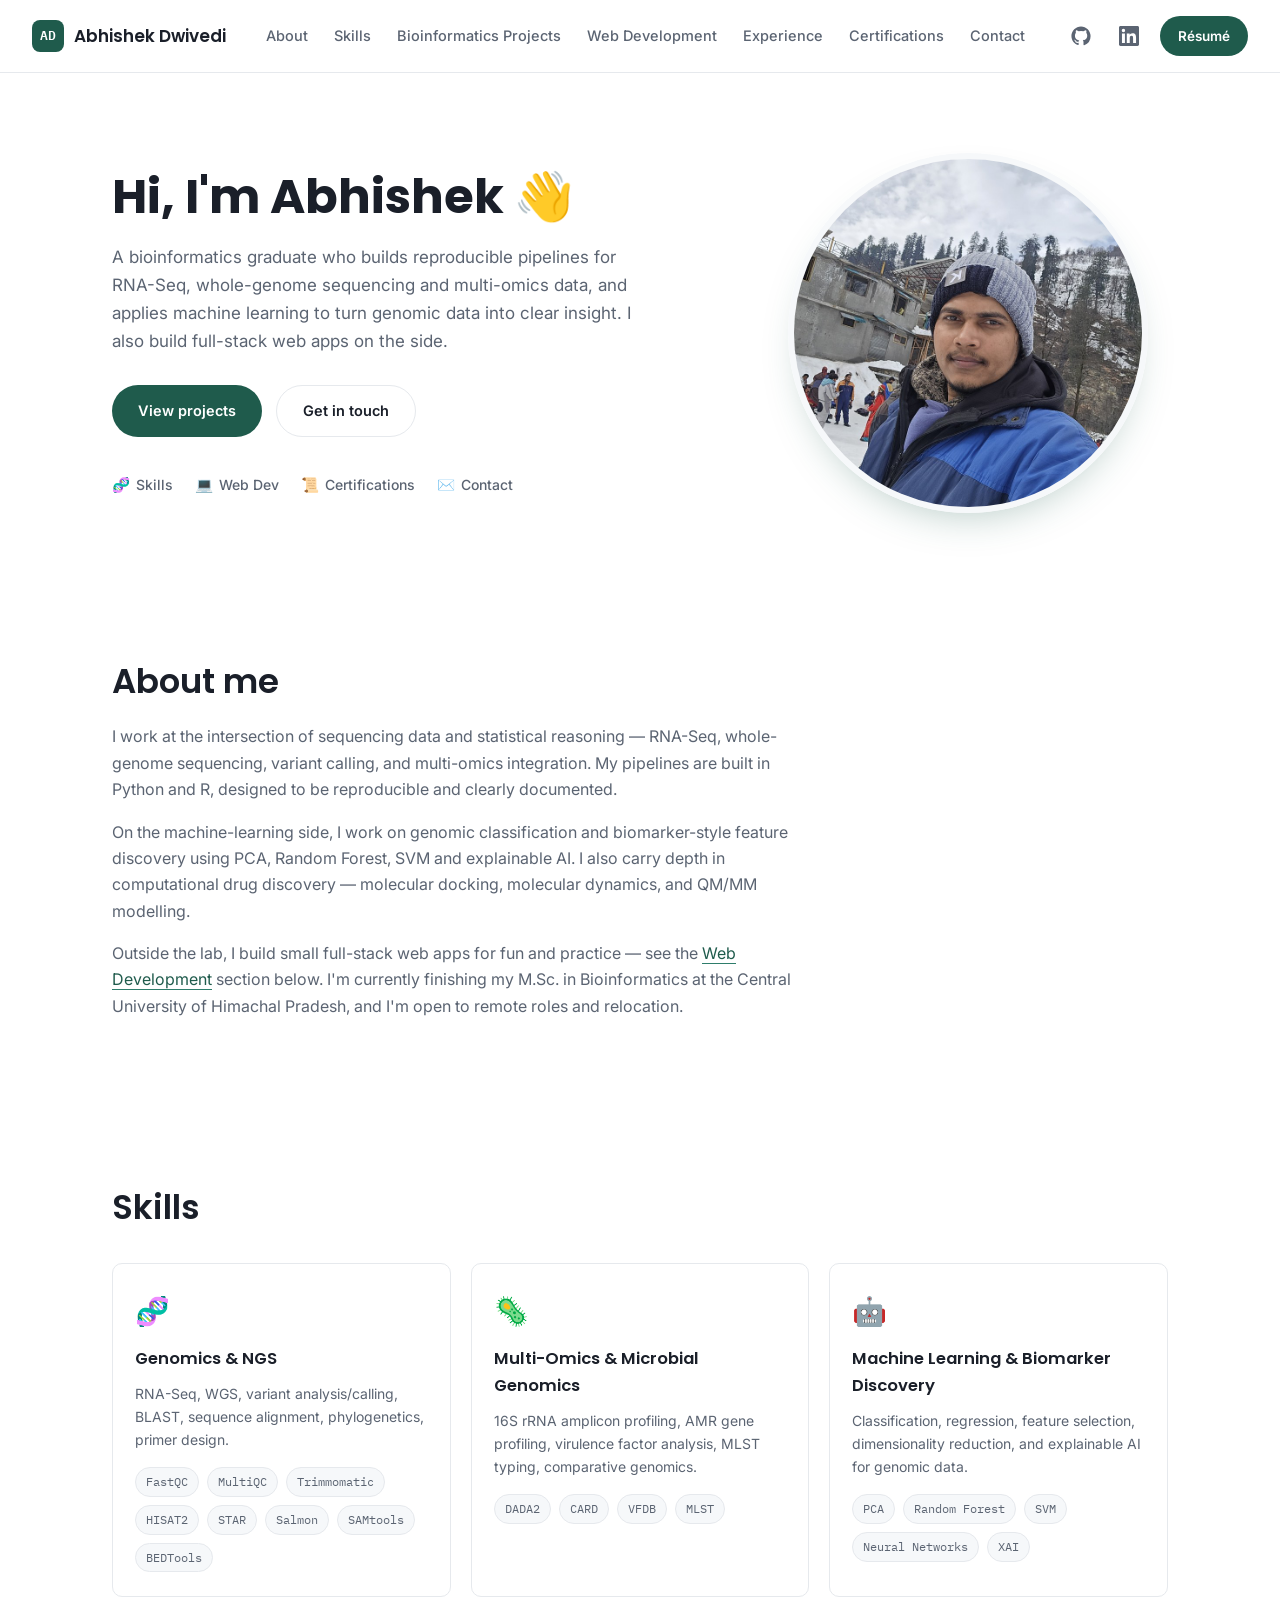
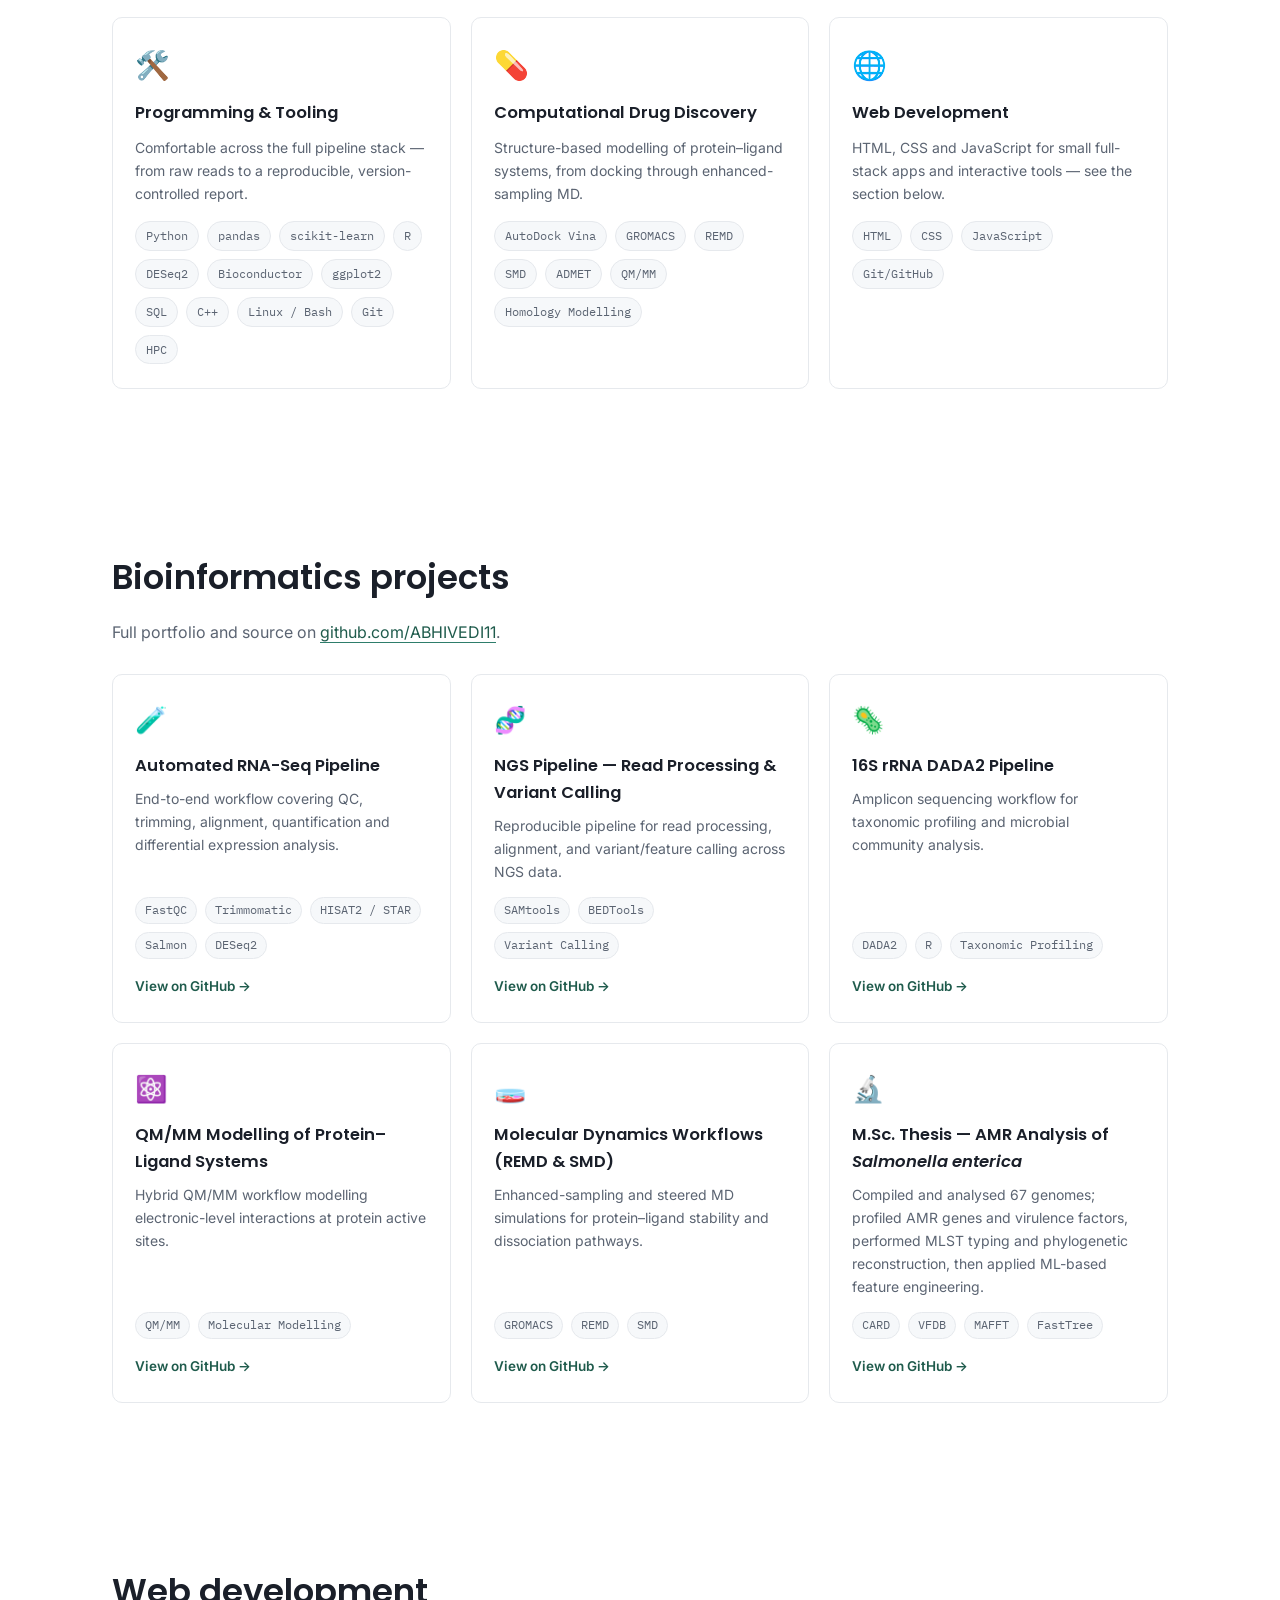
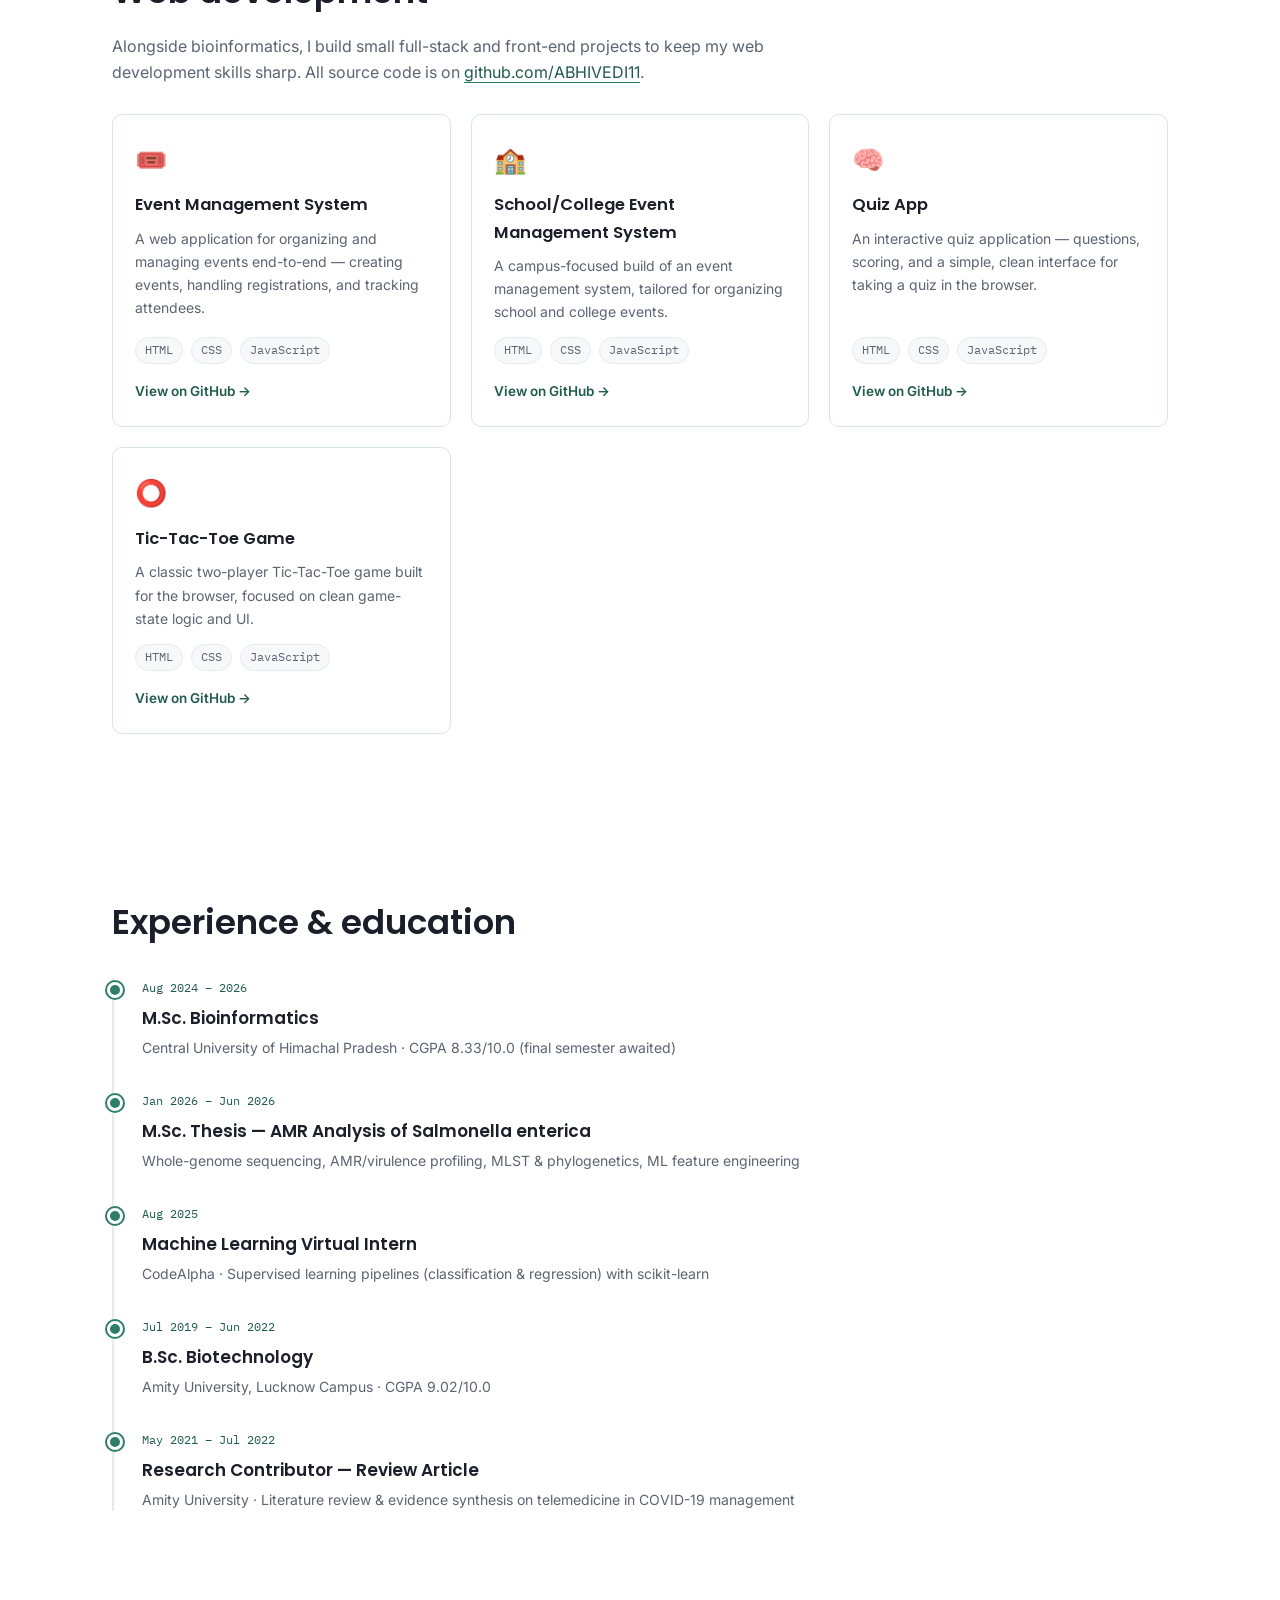
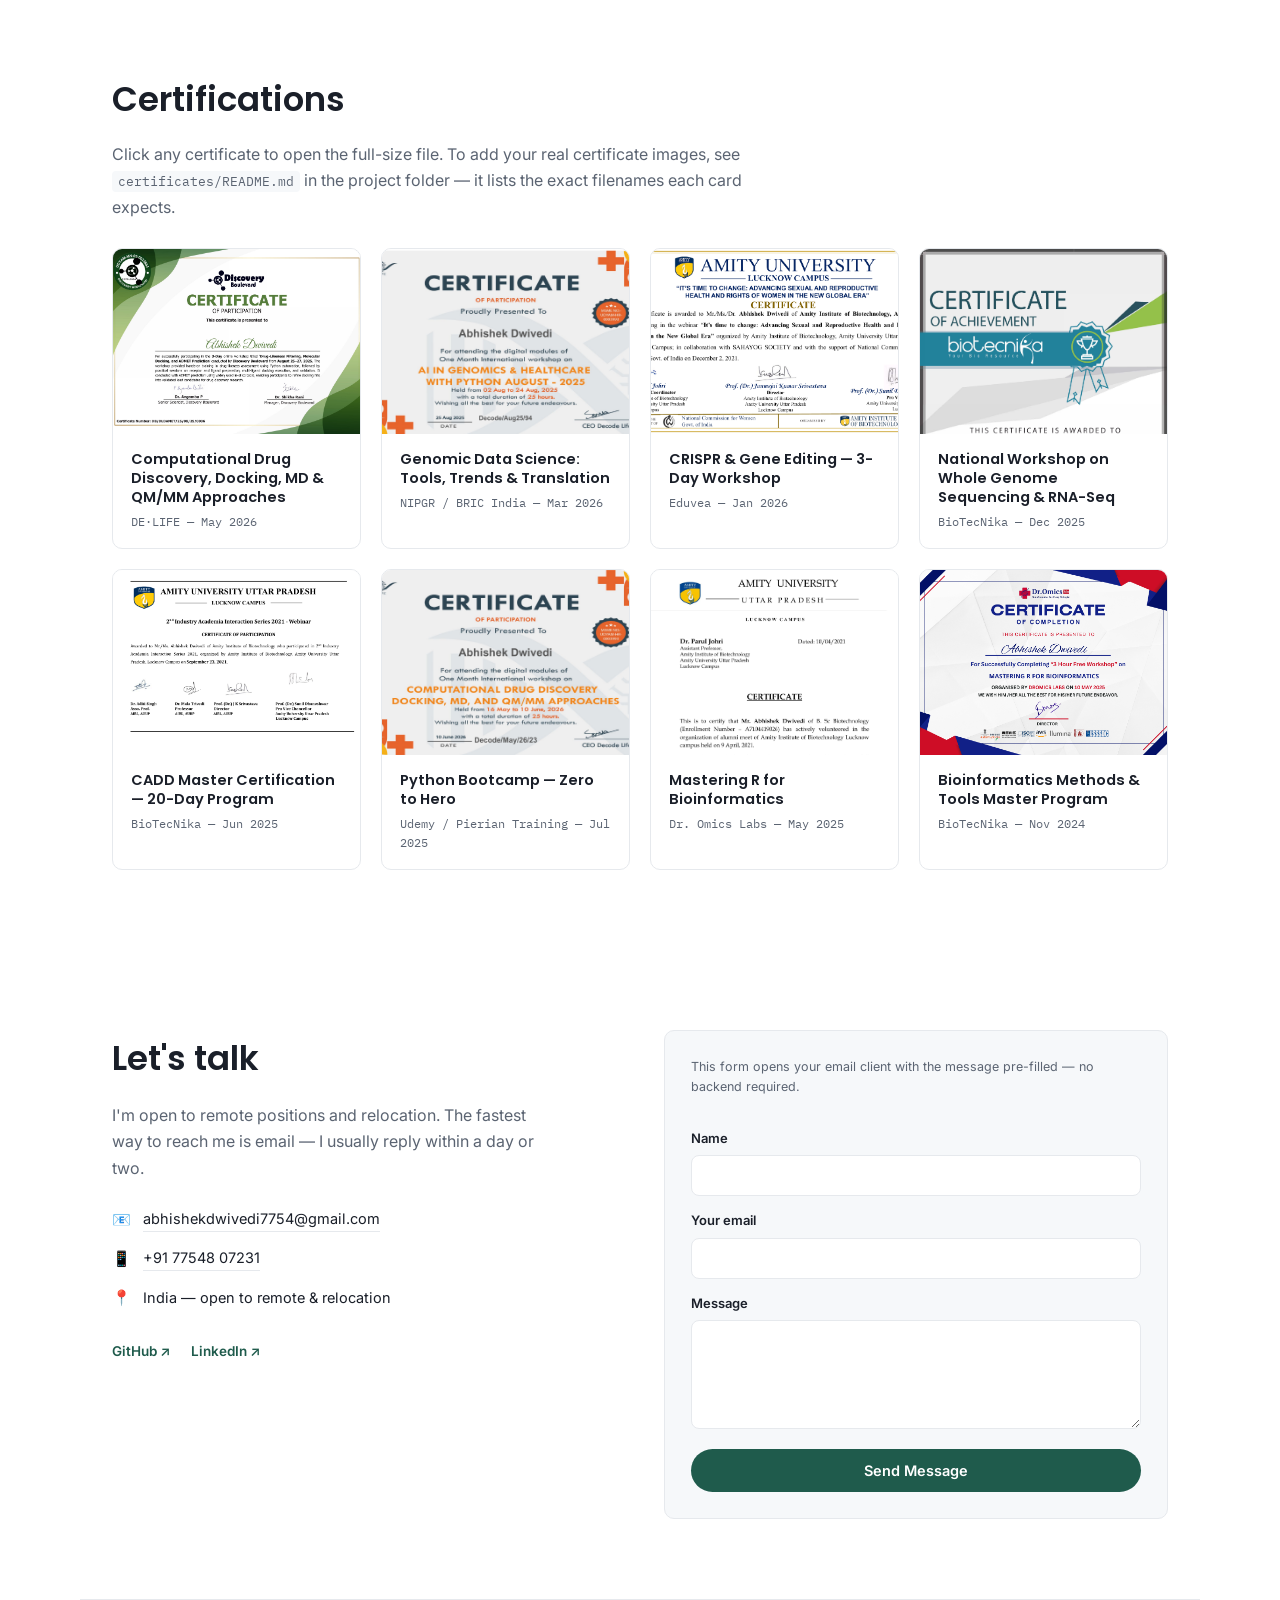
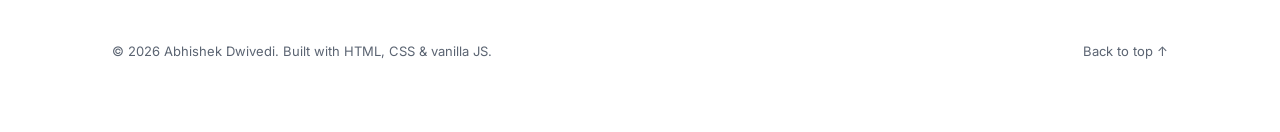
==== index.html @ bf8fea3d "Move portfolio to repository root" ====
<!DOCTYPE html>
<html lang="en">
<head>
<meta charset="UTF-8">
<meta name="viewport" content="width=device-width, initial-scale=1.0">
<title>Abhishek Dwivedi — Computational Biologist</title>
<meta name="description" content="Abhishek Dwivedi — Bioinformatics graduate specializing in RNA-Seq, variant analysis, multi-omics integration and ML for genomics.">

<link rel="preconnect" href="https://fonts.googleapis.com">
<link rel="preconnect" href="https://fonts.gstatic.com" crossorigin>
<link href="https://fonts.googleapis.com/css2?family=Poppins:wght@400;500;600;700&family=Inter:wght@400;500;600&family=IBM+Plex+Mono:wght@400;500&display=swap" rel="stylesheet">

<link rel="stylesheet" href="styles.css">
</head>
<body>

<!-- NAVBAR -->
<header class="topbar">
  <a class="brand" href="#top">
    <span class="brand-mark">AD</span>
    <span class="brand-text">Abhishek Dwivedi</span>
  </a>

  <nav class="navlinks" id="navlinks">
    <a href="#about">About</a>
    <a href="#skills">Skills</a>
    <a href="#projects">Bioinformatics Projects</a>
    <a href="#webdev">Web Development</a>
    <a href="#experience">Experience</a>
    <a href="#certifications">Certifications</a>
    <a href="#contact">Contact</a>
  </nav>

  <div class="topbar-actions">
    <a class="icon-link" href="https://github.com/ABHIVEDI11" target="_blank" rel="noopener noreferrer" aria-label="GitHub">
      <svg viewBox="0 0 24 24" width="20" height="20"><path d="M12 .5C5.73.5.5 5.73.5 12c0 5.08 3.29 9.39 7.86 10.9.57.1.78-.25.78-.55v-2.17c-3.2.7-3.87-1.36-3.87-1.36-.53-1.34-1.29-1.7-1.29-1.7-1.06-.72.08-.71.08-.71 1.17.08 1.78 1.2 1.78 1.2 1.04 1.78 2.73 1.27 3.4.97.1-.75.4-1.27.73-1.56-2.55-.29-5.24-1.28-5.24-5.7 0-1.26.45-2.29 1.19-3.1-.12-.29-.52-1.46.11-3.04 0 0 .97-.31 3.18 1.18a11 11 0 0 1 5.79 0c2.2-1.49 3.17-1.18 3.17-1.18.64 1.58.24 2.75.12 3.04.74.81 1.18 1.84 1.18 3.1 0 4.43-2.69 5.41-5.25 5.69.42.36.78 1.08.78 2.18v3.23c0 .3.21.66.79.55A11.5 11.5 0 0 0 23.5 12C23.5 5.73 18.27.5 12 .5Z"/></svg>
    </a>
    <a class="icon-link" href="https://www.linkedin.com/in/abhivedi7754/" target="_blank" rel="noopener noreferrer" aria-label="LinkedIn">
      <svg viewBox="0 0 24 24" width="20" height="20"><path d="M20.45 20.45h-3.55v-5.57c0-1.33-.02-3.04-1.85-3.04-1.85 0-2.14 1.45-2.14 2.94v5.67H9.36V9h3.41v1.56h.05c.48-.9 1.64-1.85 3.38-1.85 3.6 0 4.27 2.37 4.27 5.46v6.28ZM5.34 7.43a2.06 2.06 0 1 1 0-4.12 2.06 2.06 0 0 1 0 4.12ZM7.12 20.45H3.56V9h3.56v11.45ZM22.22 0H1.77C.8 0 0 .78 0 1.75v20.5C0 23.22.8 24 1.77 24h20.45c.98 0 1.78-.78 1.78-1.75V1.75C24 .78 23.2 0 22.22 0Z"/></svg>
    </a>
    <a class="resume-btn" href="Abhishek_Dwivedi_CV_ComputationalBiologist.pdf" target="_blank" rel="noopener noreferrer">Résumé</a>
  </div>

  <button class="menu-toggle" id="menuToggle" aria-label="Toggle menu" aria-expanded="false">
    <span></span><span></span><span></span>
  </button>
</header>

<main id="top">

  <!-- HERO -->
  <section class="hero" id="hero">
    <div class="hero-inner">
      <div class="hero-text">
        <h1>Hi, I'm Abhishek 👋</h1>
        <p class="lede">
          A bioinformatics graduate who builds reproducible pipelines for RNA-Seq, whole-genome sequencing
          and multi-omics data, and applies machine learning to turn genomic data into clear insight.
          I also build full-stack web apps on the side.
        </p>

        <div class="hero-actions">
          <a href="#projects" class="btn btn-primary">View projects</a>
          <a href="#contact" class="btn btn-ghost">Get in touch</a>
        </div>

        <div class="hero-links">
          <a href="#skills"><span class="emoji">🧬</span> Skills</a>
          <a href="#webdev"><span class="emoji">💻</span> Web Dev</a>
          <a href="#certifications"><span class="emoji">📜</span> Certifications</a>
          <a href="#contact"><span class="emoji">✉️</span> Contact</a>
        </div>
      </div>

      <div class="hero-figure">
        <img src="images/profile.jpg" alt="Abhishek Dwivedi" class="hero-photo">
      </div>
    </div>
  </section>

  <!-- ABOUT -->
  <section class="section about" id="about">
    <h2>About me</h2>
    <p class="section-text">
      I work at the intersection of sequencing data and statistical reasoning — RNA-Seq, whole-genome sequencing,
      variant calling, and multi-omics integration. My pipelines are built in Python and R, designed to be
      reproducible and clearly documented.
    </p>
    <p class="section-text">
      On the machine-learning side, I work on genomic classification and biomarker-style feature discovery using
      PCA, Random Forest, SVM and explainable AI. I also carry depth in computational drug discovery — molecular
      docking, molecular dynamics, and QM/MM modelling.
    </p>
    <p class="section-text">
      Outside the lab, I build small full-stack web apps for fun and practice — see the
      <a href="#webdev">Web Development</a> section below. I'm currently finishing my M.Sc. in Bioinformatics
      at the Central University of Himachal Pradesh, and I'm open to remote roles and relocation.
    </p>
  </section>

  <!-- SKILLS -->
  <section class="section skills" id="skills">
    <h2>Skills</h2>

    <div class="skill-groups">

      <article class="skill-card">
        <div class="skill-emoji">🧬</div>
        <h3>Genomics &amp; NGS</h3>
        <p>RNA-Seq, WGS, variant analysis/calling, BLAST, sequence alignment, phylogenetics, primer design.</p>
        <ul class="tag-list">
          <li>FastQC</li><li>MultiQC</li><li>Trimmomatic</li><li>HISAT2</li><li>STAR</li><li>Salmon</li><li>SAMtools</li><li>BEDTools</li>
        </ul>
      </article>

      <article class="skill-card">
        <div class="skill-emoji">🦠</div>
        <h3>Multi-Omics &amp; Microbial Genomics</h3>
        <p>16S rRNA amplicon profiling, AMR gene profiling, virulence factor analysis, MLST typing, comparative genomics.</p>
        <ul class="tag-list">
          <li>DADA2</li><li>CARD</li><li>VFDB</li><li>MLST</li>
        </ul>
      </article>

      <article class="skill-card">
        <div class="skill-emoji">🤖</div>
        <h3>Machine Learning &amp; Biomarker Discovery</h3>
        <p>Classification, regression, feature selection, dimensionality reduction, and explainable AI for genomic data.</p>
        <ul class="tag-list">
          <li>PCA</li><li>Random Forest</li><li>SVM</li><li>Neural Networks</li><li>XAI</li>
        </ul>
      </article>

      <article class="skill-card">
        <div class="skill-emoji">🛠️</div>
        <h3>Programming &amp; Tooling</h3>
        <p>Comfortable across the full pipeline stack — from raw reads to a reproducible, version-controlled report.</p>
        <ul class="tag-list">
          <li>Python</li><li>pandas</li><li>scikit-learn</li><li>R</li><li>DESeq2</li><li>Bioconductor</li><li>ggplot2</li><li>SQL</li><li>C++</li><li>Linux / Bash</li><li>Git</li><li>HPC</li>
        </ul>
      </article>

      <article class="skill-card">
        <div class="skill-emoji">💊</div>
        <h3>Computational Drug Discovery</h3>
        <p>Structure-based modelling of protein–ligand systems, from docking through enhanced-sampling MD.</p>
        <ul class="tag-list">
          <li>AutoDock Vina</li><li>GROMACS</li><li>REMD</li><li>SMD</li><li>ADMET</li><li>QM/MM</li><li>Homology Modelling</li>
        </ul>
      </article>

      <article class="skill-card">
        <div class="skill-emoji">🌐</div>
        <h3>Web Development</h3>
        <p>HTML, CSS and JavaScript for small full-stack apps and interactive tools — see the section below.</p>
        <ul class="tag-list">
          <li>HTML</li><li>CSS</li><li>JavaScript</li><li>Git/GitHub</li>
        </ul>
      </article>

    </div>
  </section>

  <!-- BIOINFORMATICS PROJECTS -->
  <section class="section projects" id="projects">
    <h2>Bioinformatics projects</h2>
    <p class="section-text">
      Full portfolio and source on
      <a href="https://github.com/ABHIVEDI11" target="_blank" rel="noopener noreferrer">github.com/ABHIVEDI11</a>.
    </p>

    <div class="card-grid">

      <article class="project-card">
        <div class="project-card-icon">🧪</div>
        <h3>Automated RNA-Seq Pipeline</h3>
        <p>End-to-end workflow covering QC, trimming, alignment, quantification and differential expression analysis.</p>
        <ul class="tag-list small">
          <li>FastQC</li><li>Trimmomatic</li><li>HISAT2 / STAR</li><li>Salmon</li><li>DESeq2</li>
        </ul>
        <a class="project-link" href="https://github.com/ABHIVEDI11/NGS_PIPELINE" target="_blank" rel="noopener noreferrer">View on GitHub →</a>
      </article>

      <article class="project-card">
        <div class="project-card-icon">🧬</div>
        <h3>NGS Pipeline — Read Processing &amp; Variant Calling</h3>
        <p>Reproducible pipeline for read processing, alignment, and variant/feature calling across NGS data.</p>
        <ul class="tag-list small">
          <li>SAMtools</li><li>BEDTools</li><li>Variant Calling</li>
        </ul>
        <a class="project-link" href="https://github.com/ABHIVEDI11/NGS_PIPELINE" target="_blank" rel="noopener noreferrer">View on GitHub →</a>
      </article>

      <article class="project-card">
        <div class="project-card-icon">🦠</div>
        <h3>16S rRNA DADA2 Pipeline</h3>
        <p>Amplicon sequencing workflow for taxonomic profiling and microbial community analysis.</p>
        <ul class="tag-list small">
          <li>DADA2</li><li>R</li><li>Taxonomic Profiling</li>
        </ul>
        <a class="project-link" href="https://github.com/ABHIVEDI11/Life-Science" target="_blank" rel="noopener noreferrer">View on GitHub →</a>
      </article>

      <article class="project-card">
        <div class="project-card-icon">⚛️</div>
        <h3>QM/MM Modelling of Protein–Ligand Systems</h3>
        <p>Hybrid QM/MM workflow modelling electronic-level interactions at protein active sites.</p>
        <ul class="tag-list small">
          <li>QM/MM</li><li>Molecular Modelling</li>
        </ul>
        <a class="project-link" href="https://github.com/ABHIVEDI11/QM-MM" target="_blank" rel="noopener noreferrer">View on GitHub →</a>
      </article>

      <article class="project-card">
        <div class="project-card-icon">🧫</div>
        <h3>Molecular Dynamics Workflows (REMD &amp; SMD)</h3>
        <p>Enhanced-sampling and steered MD simulations for protein–ligand stability and dissociation pathways.</p>
        <ul class="tag-list small">
          <li>GROMACS</li><li>REMD</li><li>SMD</li>
        </ul>
        <a class="project-link" href="https://github.com/ABHIVEDI11" target="_blank" rel="noopener noreferrer">View on GitHub →</a>
      </article>

      <article class="project-card">
        <div class="project-card-icon">🔬</div>
        <h3>M.Sc. Thesis — AMR Analysis of <em>Salmonella enterica</em></h3>
        <p>Compiled and analysed 67 genomes; profiled AMR genes and virulence factors, performed MLST typing and
          phylogenetic reconstruction, then applied ML-based feature engineering.</p>
        <ul class="tag-list small">
          <li>CARD</li><li>VFDB</li><li>MAFFT</li><li>FastTree</li>
        </ul>
        <a class="project-link" href="https://github.com/ABHIVEDI11" target="_blank" rel="noopener noreferrer">View on GitHub →</a>
      </article>

    </div>
  </section>

  <!-- WEB DEVELOPMENT -->
  <section class="section webdev" id="webdev">
    <h2>Web development</h2>
    <p class="section-text">
      Alongside bioinformatics, I build small full-stack and front-end projects to keep my web development skills
      sharp. All source code is on
      <a href="https://github.com/ABHIVEDI11" target="_blank" rel="noopener noreferrer">github.com/ABHIVEDI11</a>.
    </p>

    <div class="card-grid">

      <article class="project-card webdev-card">
        <div class="project-card-icon">🎟️</div>
        <h3>Event Management System</h3>
        <p>A web application for organizing and managing events end-to-end — creating events, handling registrations,
          and tracking attendees.</p>
        <ul class="tag-list small">
          <li>HTML</li><li>CSS</li><li>JavaScript</li>
        </ul>
        <a class="project-link" href="https://github.com/ABHIVEDI11/event-management-system" target="_blank" rel="noopener noreferrer">View on GitHub →</a>
      </article>

      <article class="project-card webdev-card">
        <div class="project-card-icon">🏫</div>
        <h3>School/College Event Management System</h3>
        <p>A campus-focused build of an event management system, tailored for organizing school and college events.</p>
        <ul class="tag-list small">
          <li>HTML</li><li>CSS</li><li>JavaScript</li>
        </ul>
        <a class="project-link" href="https://github.com/ABHIVEDI11/Project-Building-a-School-College-Event-Management-System" target="_blank" rel="noopener noreferrer">View on GitHub →</a>
      </article>

      <article class="project-card webdev-card">
        <div class="project-card-icon">🧠</div>
        <h3>Quiz App</h3>
        <p>An interactive quiz application — questions, scoring, and a simple, clean interface for taking a quiz
          in the browser.</p>
        <ul class="tag-list small">
          <li>HTML</li><li>CSS</li><li>JavaScript</li>
        </ul>
        <a class="project-link" href="https://github.com/ABHIVEDI11/quiz-app" target="_blank" rel="noopener noreferrer">View on GitHub →</a>
      </article>

      <article class="project-card webdev-card">
        <div class="project-card-icon">⭕</div>
        <h3>Tic-Tac-Toe Game</h3>
        <p>A classic two-player Tic-Tac-Toe game built for the browser, focused on clean game-state logic and UI.</p>
        <ul class="tag-list small">
          <li>HTML</li><li>CSS</li><li>JavaScript</li>
        </ul>
        <a class="project-link" href="https://github.com/ABHIVEDI11/Build-a-Tic-Tac-Toe-Game" target="_blank" rel="noopener noreferrer">View on GitHub →</a>
      </article>

    </div>
  </section>

  <!-- EXPERIENCE & EDUCATION -->
  <section class="section experience" id="experience">
    <h2>Experience &amp; education</h2>

    <div class="timeline">

      <div class="timeline-item">
        <div class="timeline-date">Aug 2024 – 2026</div>
        <div class="timeline-content">
          <h3>M.Sc. Bioinformatics</h3>
          <p class="timeline-org">Central University of Himachal Pradesh · CGPA 8.33/10.0 (final semester awaited)</p>
        </div>
      </div>

      <div class="timeline-item">
        <div class="timeline-date">Jan 2026 – Jun 2026</div>
        <div class="timeline-content">
          <h3>M.Sc. Thesis — AMR Analysis of Salmonella enterica</h3>
          <p class="timeline-org">Whole-genome sequencing, AMR/virulence profiling, MLST &amp; phylogenetics, ML feature engineering</p>
        </div>
      </div>

      <div class="timeline-item">
        <div class="timeline-date">Aug 2025</div>
        <div class="timeline-content">
          <h3>Machine Learning Virtual Intern</h3>
          <p class="timeline-org">CodeAlpha · Supervised learning pipelines (classification &amp; regression) with scikit-learn</p>
        </div>
      </div>

      <div class="timeline-item">
        <div class="timeline-date">Jul 2019 – Jun 2022</div>
        <div class="timeline-content">
          <h3>B.Sc. Biotechnology</h3>
          <p class="timeline-org">Amity University, Lucknow Campus · CGPA 9.02/10.0</p>
        </div>
      </div>

      <div class="timeline-item">
        <div class="timeline-date">May 2021 – Jul 2022</div>
        <div class="timeline-content">
          <h3>Research Contributor — Review Article</h3>
          <p class="timeline-org">Amity University · Literature review &amp; evidence synthesis on telemedicine in COVID-19 management</p>
        </div>
      </div>

    </div>
  </section>

  <!-- CERTIFICATIONS -->
  <section class="section certifications" id="certifications">
    <h2>Certifications</h2>
    <p class="section-text">
      Click any certificate to open the full-size file. To add your real certificate images, see
      <code>certificates/README.md</code> in the project folder — it lists the exact filenames each card expects.
    </p>

    <div class="cert-grid" id="certGrid">
      <!--
        HOW THIS WORKS:
        Each card below points to an image at certificates/<name>.png (a JPG/PNG preview)
        AND a "full file" link at certificates/<name>.pdf (or .jpg/.png) for the original.
        Run the included convert-certificates script (see certificates/README.md) after
        dropping your real files in - it auto-generates the .png preview from your PDF/image
        so the certificate is visible directly on the page, not just a link.
        Until a preview image exists, the card shows a placeholder icon instead.
      -->
      <a class="cert-card" href="certificates/computational-drug-discovery.pdf" target="_blank" rel="noopener noreferrer" data-cert data-preview="certificates/computational-drug-discovery.png">
        <div class="cert-thumb">
          <img data-cert-img src="certificates/computational-drug-discovery.png" alt="Computational Drug Discovery certificate">
          <div class="cert-thumb-fallback">📜</div>
        </div>
        <div class="cert-info">
          <h3>Computational Drug Discovery, Docking, MD &amp; QM/MM Approaches</h3>
          <p>DE·LIFE — May 2026</p>
        </div>
      </a>

      <a class="cert-card" href="certificates/genomic-data-science.pdf" target="_blank" rel="noopener noreferrer" data-cert data-preview="certificates/genomic-data-science.png">
        <div class="cert-thumb">
          <img data-cert-img src="certificates/genomic-data-science.png" alt="Genomic Data Science certificate">
          <div class="cert-thumb-fallback">📜</div>
        </div>
        <div class="cert-info">
          <h3>Genomic Data Science: Tools, Trends &amp; Translation</h3>
          <p>NIPGR / BRIC India — Mar 2026</p>
        </div>
      </a>

      <a class="cert-card" href="certificates/crispr-gene-editing.pdf" target="_blank" rel="noopener noreferrer" data-cert data-preview="certificates/crispr-gene-editing.png">
        <div class="cert-thumb">
          <img data-cert-img src="certificates/crispr-gene-editing.png" alt="CRISPR and Gene Editing certificate">
          <div class="cert-thumb-fallback">📜</div>
        </div>
        <div class="cert-info">
          <h3>CRISPR &amp; Gene Editing — 3-Day Workshop</h3>
          <p>Eduvea — Jan 2026</p>
        </div>
      </a>

      <a class="cert-card" href="certificates/wgs-rnaseq-workshop.pdf" target="_blank" rel="noopener noreferrer" data-cert data-preview="certificates/wgs-rnaseq-workshop.png">
        <div class="cert-thumb">
          <img data-cert-img src="certificates/wgs-rnaseq-workshop.png" alt="WGS and RNA-Seq workshop certificate">
          <div class="cert-thumb-fallback">📜</div>
        </div>
        <div class="cert-info">
          <h3>National Workshop on Whole Genome Sequencing &amp; RNA-Seq</h3>
          <p>BioTecNika — Dec 2025</p>
        </div>
      </a>

      <a class="cert-card" href="certificates/cadd-master.pdf" target="_blank" rel="noopener noreferrer" data-cert data-preview="certificates/cadd-master.png">
        <div class="cert-thumb">
          <img data-cert-img src="certificates/cadd-master.png" alt="CADD Master Certification">
          <div class="cert-thumb-fallback">📜</div>
        </div>
        <div class="cert-info">
          <h3>CADD Master Certification — 20-Day Program</h3>
          <p>BioTecNika — Jun 2025</p>
        </div>
      </a>

      <a class="cert-card" href="certificates/python-bootcamp.pdf" target="_blank" rel="noopener noreferrer" data-cert data-preview="certificates/python-bootcamp.png">
        <div class="cert-thumb">
          <img data-cert-img src="certificates/python-bootcamp.png" alt="Python Bootcamp certificate">
          <div class="cert-thumb-fallback">📜</div>
        </div>
        <div class="cert-info">
          <h3>Python Bootcamp — Zero to Hero</h3>
          <p>Udemy / Pierian Training — Jul 2025</p>
        </div>
      </a>

      <a class="cert-card" href="certificates/r-for-bioinformatics.pdf" target="_blank" rel="noopener noreferrer" data-cert data-preview="certificates/r-for-bioinformatics.png">
        <div class="cert-thumb">
          <img data-cert-img src="certificates/r-for-bioinformatics.png" alt="Mastering R for Bioinformatics certificate">
          <div class="cert-thumb-fallback">📜</div>
        </div>
        <div class="cert-info">
          <h3>Mastering R for Bioinformatics</h3>
          <p>Dr. Omics Labs — May 2025</p>
        </div>
      </a>

      <a class="cert-card" href="certificates/bioinformatics-methods-tools.pdf" target="_blank" rel="noopener noreferrer" data-cert data-preview="certificates/bioinformatics-methods-tools.png">
        <div class="cert-thumb">
          <img data-cert-img src="certificates/bioinformatics-methods-tools.png" alt="Bioinformatics Methods and Tools certificate">
          <div class="cert-thumb-fallback">📜</div>
        </div>
        <div class="cert-info">
          <h3>Bioinformatics Methods &amp; Tools Master Program</h3>
          <p>BioTecNika — Nov 2024</p>
        </div>
      </a>
    </div>
  </section>

  <!-- CONTACT -->
  <section class="section contact" id="contact">
    <div class="contact-grid">
      <div class="contact-text">
        <h2>Let's talk</h2>
        <p>
          I'm open to remote positions and relocation. The fastest way to reach me is email —
          I usually reply within a day or two.
        </p>
        <ul class="contact-list">
          <li>
            <span class="emoji">📧</span>
            <a href="mailto:abhishekdwivedi7754@gmail.com">abhishekdwivedi7754@gmail.com</a>
          </li>
          <li>
            <span class="emoji">📱</span>
            <a href="tel:+917754807231">+91 77548 07231</a>
          </li>
          <li>
            <span class="emoji">📍</span>
            <span>India — open to remote &amp; relocation</span>
          </li>
        </ul>

        <div class="contact-social">
          <a href="https://github.com/ABHIVEDI11" target="_blank" rel="noopener noreferrer">GitHub ↗</a>
          <a href="https://www.linkedin.com/in/abhivedi7754/" target="_blank" rel="noopener noreferrer">LinkedIn ↗</a>
        </div>
      </div>

      <form class="contact-form" id="contactForm">
        <p class="form-note">This form opens your email client with the message pre-filled — no backend required.</p>
        <label for="name">Name</label>
        <input type="text" id="name" name="name" required>

        <label for="email">Your email</label>
        <input type="email" id="email" name="email" required>

        <label for="message">Message</label>
        <textarea id="message" name="message" rows="5" required></textarea>

        <button type="submit">Send Message</button>
      </form>
    </div>
  </section>

</main>

<footer class="site-footer">
  <p>&copy; <span id="year"></span> Abhishek Dwivedi. Built with HTML, CSS &amp; vanilla JS.</p>
  <a href="#top" class="back-to-top">Back to top ↑</a>
</footer>

<script src="script.js"></script>
</body>
</html>
---- styles.css ----
/* =========================================================
   ABHISHEK DWIVEDI — PORTFOLIO STYLESHEET (v2)
   Simple, light, easy-to-scan layout. No heavy "designed"
   motifs — clean cards, soft accent color, generous spacing.
   ========================================================= */

:root{
  --bg:         #FFFFFF;
  --bg-soft:    #F6F8FA;
  --ink:        #1A1F29;
  --ink-soft:   #5B6472;
  --accent:     #2E7D6B;
  --accent-deep:#1F5B4C;
  --line:       #E6E9ED;
  --card:       #FFFFFF;

  --display: "Poppins", "Inter", -apple-system, sans-serif;
  --sans:    "Inter", -apple-system, BlinkMacSystemFont, "Segoe UI", sans-serif;
  --mono:    "IBM Plex Mono", "SFMono-Regular", Consolas, monospace;

  --maxw: 1120px;
  --radius: 10px;
}

*{ box-sizing: border-box; }
html{ scroll-behavior: smooth; overflow-x: hidden; }

body{
  margin:0;
  background: var(--bg);
  color: var(--ink);
  font-family: var(--sans);
  font-size: 16px;
  line-height: 1.65;
  -webkit-font-smoothing: antialiased;
}

img{ max-width:100%; display:block; }
a{ color: inherit; text-decoration:none; }
::selection{ background: var(--accent); color: #fff; }
:focus-visible{ outline: 2px solid var(--accent); outline-offset: 3px; }

.emoji{ font-size: 1.05em; }

/* ---------- layout helpers ---------- */
.section{
  max-width: var(--maxw);
  margin: 0 auto;
  padding: 80px 32px;
  scroll-margin-top: 76px;
}
.section h2{
  font-family: var(--display);
  font-size: clamp(26px, 3.2vw, 34px);
  font-weight: 600;
  margin: 0 0 14px;
}
.section-text{
  margin: 0 0 16px;
  max-width: 680px;
  color: var(--ink-soft);
}
.section-text a{ color: var(--accent-deep); border-bottom: 1px solid var(--accent); }
.section-text code{
  font-family: var(--mono);
  background: var(--bg-soft);
  padding: 2px 6px;
  border-radius: 4px;
  font-size: 13px;
}

/* =========================================================
   TOPBAR
   ========================================================= */
.topbar{
  position: sticky;
  top:0;
  z-index: 50;
  display:flex;
  align-items:center;
  justify-content: space-between;
  padding: 16px 32px;
  background: rgba(255,255,255,0.92);
  backdrop-filter: blur(8px);
  border-bottom: 1px solid var(--line);
}
.brand{ display:flex; align-items:center; gap:10px; }
.brand-mark{
  font-family: var(--mono);
  background: var(--accent-deep);
  color: #fff;
  width: 32px; height:32px;
  display:flex; align-items:center; justify-content:center;
  border-radius: 8px;
  font-size: 13px;
  font-weight: 600;
}
.brand-text{
  font-family: var(--display);
  font-weight: 600;
  font-size: 17px;
}
.navlinks{ display:flex; gap: 26px; }
.navlinks a{
  font-size: 14.5px;
  color: var(--ink-soft);
  font-weight: 500;
}
.navlinks a:hover{ color: var(--accent-deep); }

.topbar-actions{ display:flex; align-items:center; gap:14px; }
.icon-link{
  width:34px; height:34px;
  display:flex; align-items:center; justify-content:center;
  border-radius: 50%;
  color: var(--ink-soft);
  transition: background .15s ease, color .15s ease;
}
.icon-link:hover{ background: var(--bg-soft); color: var(--ink); }
.icon-link svg{ fill: currentColor; }

.resume-btn{
  font-family: var(--sans);
  font-weight: 600;
  font-size: 13.5px;
  background: var(--accent-deep);
  color: #fff;
  padding: 9px 18px;
  border-radius: 999px;
  transition: background .15s ease;
}
.resume-btn:hover{ background: var(--accent); }

.menu-toggle{
  display:none;
  flex-direction: column;
  gap:5px;
  background:none;
  border:none;
  cursor:pointer;
  padding: 8px;
}
.menu-toggle span{ width: 22px; height: 2px; background: var(--ink); display:block; }

/* =========================================================
   HERO
   ========================================================= */
.hero{
  max-width: var(--maxw);
  margin: 0 auto;
  padding: 80px 32px 60px;
}
.hero-inner{
  display:grid;
  grid-template-columns: 1.2fr 0.8fr;
  gap: 56px;
  align-items: center;
}
.hero h1{
  font-family: var(--display);
  font-size: clamp(32px, 4.6vw, 48px);
  line-height: 1.15;
  font-weight: 700;
  margin: 0 0 18px;
}
.lede{
  font-size: 17px;
  color: var(--ink-soft);
  max-width: 540px;
  margin: 0 0 30px;
}
.hero-actions{ display:flex; gap:14px; margin-bottom: 36px; flex-wrap: wrap; }
.btn{
  display:inline-flex;
  align-items:center;
  gap:8px;
  font-family: var(--sans);
  font-weight: 600;
  font-size: 14.5px;
  padding: 13px 26px;
  border-radius: 999px;
  transition: transform .15s ease, background .15s ease;
}
.btn-primary{ background: var(--accent-deep); color: #fff; }
.btn-primary:hover{ background: var(--accent); transform: translateY(-1px); }
.btn-ghost{ border: 1.4px solid var(--line); color: var(--ink); }
.btn-ghost:hover{ border-color: var(--accent); color: var(--accent-deep); transform: translateY(-1px); }

.hero-links{ display:flex; gap: 22px; flex-wrap: wrap; }
.hero-links a{
  font-size: 14px;
  font-weight: 500;
  color: var(--ink-soft);
  display:flex; align-items:center; gap:6px;
}
.hero-links a:hover{ color: var(--accent-deep); }

.hero-figure{ display:flex; justify-content:center; }
.hero-photo{
  width: 100%;
  max-width: 360px;
  aspect-ratio: 1/1;
  object-fit: cover;
  border-radius: 50%;
  border: 6px solid var(--bg-soft);
  box-shadow: 0 18px 40px -18px rgba(31,91,76,0.35);
}

/* =========================================================
   ABOUT
   ========================================================= */
.about p:last-of-type{ margin-bottom: 0; }

/* =========================================================
   SKILLS
   ========================================================= */
.skill-groups{
  display:grid;
  grid-template-columns: repeat(auto-fit, minmax(280px, 1fr));
  gap: 20px;
  margin-top: 28px;
}
.skill-card{
  background: var(--card);
  border: 1px solid var(--line);
  border-radius: var(--radius);
  padding: 24px 22px;
  transition: border-color .15s ease, transform .15s ease, box-shadow .15s ease;
}
.skill-card:hover{
  border-color: var(--accent);
  transform: translateY(-3px);
  box-shadow: 0 12px 24px -16px rgba(0,0,0,0.18);
}
.skill-emoji{ font-size: 28px; margin-bottom: 10px; }
.skill-card h3{
  font-family: var(--display);
  font-size: 16.5px;
  font-weight: 600;
  margin: 0 0 10px;
}
.skill-card p{
  font-size: 14px;
  color: var(--ink-soft);
  margin: 0 0 16px;
}

.tag-list{
  list-style:none;
  display:flex;
  flex-wrap:wrap;
  gap: 8px;
  margin:0; padding:0;
}
.tag-list li{
  font-family: var(--mono);
  font-size: 12px;
  background: var(--bg-soft);
  border: 1px solid var(--line);
  color: var(--ink-soft);
  padding: 4px 10px;
  border-radius: 999px;
}
.tag-list.small li{ font-size: 11.5px; padding: 3px 9px; }

/* =========================================================
   PROJECT / WEBDEV CARDS
   ========================================================= */
.card-grid{
  display:grid;
  grid-template-columns: repeat(auto-fit, minmax(280px, 1fr));
  gap: 20px;
  margin-top: 28px;
}
.project-card{
  background: var(--card);
  border: 1px solid var(--line);
  border-radius: var(--radius);
  padding: 24px 22px;
  display:flex;
  flex-direction: column;
  transition: border-color .15s ease, transform .15s ease, box-shadow .15s ease;
}
.project-card:hover{
  border-color: var(--accent);
  transform: translateY(-3px);
  box-shadow: 0 12px 24px -16px rgba(0,0,0,0.18);
}
.project-card-icon{ font-size: 26px; margin-bottom: 10px; }
.project-card h3{
  font-family: var(--display);
  font-size: 16.5px;
  font-weight: 600;
  margin: 0 0 8px;
}
.project-card p{
  font-size: 14px;
  color: var(--ink-soft);
  margin: 0 0 14px;
  flex-grow: 1;
}
.project-card .tag-list{ margin-bottom: 16px; }
.project-link{
  font-size: 13.5px;
  font-weight: 600;
  color: var(--accent-deep);
  align-self: flex-start;
}
.project-link:hover{ text-decoration: underline; }

.webdev-card{ border-color: #D9E7E2; }

/* =========================================================
   EXPERIENCE / TIMELINE
   ========================================================= */
.timeline{
  position: relative;
  padding-left: 28px;
  border-left: 2px solid var(--line);
  margin-top: 28px;
}
.timeline-item{ position: relative; padding-bottom: 32px; }
.timeline-item:last-child{ padding-bottom: 0; }
.timeline-item::before{
  content:"";
  position:absolute;
  left: -35px;
  top: 4px;
  width: 10px; height:10px;
  border-radius:50%;
  background: var(--accent);
  border: 3px solid var(--bg);
  box-shadow: 0 0 0 2px var(--accent);
}
.timeline-date{
  font-family: var(--mono);
  font-size: 12px;
  color: var(--accent-deep);
  margin-bottom: 6px;
}
.timeline-content h3{
  font-family: var(--display);
  font-size: 17px;
  font-weight: 600;
  margin: 0 0 4px;
}
.timeline-org{ font-size: 14px; color: var(--ink-soft); margin:0; }

/* =========================================================
   CERTIFICATIONS
   ========================================================= */
.cert-grid{
  display:grid;
  grid-template-columns: repeat(auto-fit, minmax(240px, 1fr));
  gap: 20px;
  margin-top: 28px;
}
.cert-card{
  display:block;
  background: var(--card);
  border: 1px solid var(--line);
  border-radius: var(--radius);
  overflow: hidden;
  transition: border-color .15s ease, transform .15s ease, box-shadow .15s ease;
}
.cert-card:hover{
  border-color: var(--accent);
  transform: translateY(-3px);
  box-shadow: 0 12px 24px -16px rgba(0,0,0,0.18);
}
.cert-thumb{
  position: relative;
  width: 100%;
  aspect-ratio: 4/3;
  background: var(--bg-soft);
  display:flex;
  align-items:center;
  justify-content:center;
  overflow: hidden;
}
.cert-thumb img{
  width:100%; height:100%;
  object-fit: cover;
  object-position: top center;
}
.cert-thumb-fallback{
  font-size: 34px;
  display:none;
}
/* JS adds .no-preview to the thumb when the image fails to load */
.cert-thumb.no-preview img{ display:none; }
.cert-thumb.no-preview .cert-thumb-fallback{ display:block; }

.cert-info{ padding: 16px 18px; }
.cert-info h3{
  font-family: var(--display);
  font-size: 14.5px;
  font-weight: 600;
  margin: 0 0 6px;
  line-height: 1.3;
}
.cert-info p{
  font-family: var(--mono);
  font-size: 11.5px;
  color: var(--ink-soft);
  margin: 0;
}

/* =========================================================
   CONTACT
   ========================================================= */
.contact-grid{
  display:grid;
  grid-template-columns: 1fr 1fr;
  gap: 48px;
}
.contact-text h2{ margin-bottom: 16px; }
.contact-text p{ color: var(--ink-soft); max-width: 440px; margin: 0 0 26px; }
.contact-list{
  list-style:none;
  margin:0 0 30px; padding:0;
  display:flex; flex-direction:column; gap:14px;
}
.contact-list li{ display:flex; align-items:center; gap:12px; font-size: 14.5px; }
.contact-list a{ border-bottom: 1px solid var(--line); }
.contact-list a:hover{ border-color: var(--accent-deep); color: var(--accent-deep); }

.contact-social{ display:flex; gap: 20px; }
.contact-social a{ font-weight: 600; font-size: 13.5px; color: var(--accent-deep); }
.contact-social a:hover{ text-decoration: underline; }

.contact-form{
  background: var(--bg-soft);
  border: 1px solid var(--line);
  border-radius: var(--radius);
  padding: 26px;
  display:flex;
  flex-direction:column;
}
.form-note{ font-size: 12.5px; color: var(--ink-soft); margin: 0 0 16px; }
.contact-form label{ font-size: 13px; font-weight: 600; margin-bottom: 6px; margin-top: 14px; }
.contact-form input,
.contact-form textarea{
  font-family: var(--sans);
  font-size: 14.5px;
  padding: 11px 13px;
  border: 1.2px solid var(--line);
  border-radius: 8px;
  background: var(--bg);
  color: var(--ink);
  resize: vertical;
}
.contact-form input:focus,
.contact-form textarea:focus{ border-color: var(--accent); }
.contact-form button{
  margin-top: 20px;
  background: var(--accent-deep);
  color: #fff;
  font-family: var(--sans);
  font-weight: 600;
  font-size: 14.5px;
  padding: 13px 20px;
  border: none;
  border-radius: 999px;
  cursor: pointer;
  transition: background .15s ease;
}
.contact-form button:hover{ background: var(--accent); }

/* =========================================================
   FOOTER
   ========================================================= */
.site-footer{
  max-width: var(--maxw);
  margin: 0 auto;
  padding: 28px 32px 56px;
  display:flex;
  justify-content: space-between;
  align-items:center;
  font-size: 13px;
  color: var(--ink-soft);
  border-top: 1px solid var(--line);
}
.back-to-top:hover{ color: var(--accent-deep); }

/* =========================================================
   RESPONSIVE
   ========================================================= */
@media (max-width: 900px){
  .hero-inner{ grid-template-columns: 1fr; text-align:center; }
  .hero-figure{ order: -1; }
  .hero-actions, .hero-links{ justify-content: center; }
  .lede{ margin-left:auto; margin-right:auto; }
  .contact-grid{ grid-template-columns: 1fr; }
  .navlinks{ display:none; }
}

@media (max-width: 720px){
  .topbar{ padding: 14px 20px; }
  .topbar-actions .resume-btn{ display:none; }
  .menu-toggle{ display:flex; }
  .navlinks{
    display:flex;
    position: absolute;
    top: 100%;
    left:0; right:0;
    flex-direction: column;
    background: var(--bg);
    border-bottom: 1px solid var(--line);
    padding: 12px 24px 20px;
    gap: 14px;
    transform: translateY(-8px);
    opacity:0;
    pointer-events:none;
    transition: opacity .15s ease, transform .15s ease;
  }
  .navlinks.open{ opacity:1; transform: translateY(0); pointer-events:auto; }
  .section{ padding: 56px 20px; }
  .hero{ padding: 48px 20px 32px; }
}

@media (prefers-reduced-motion: reduce){
  *{ scroll-behavior: auto !important; transition: none !important; }
}
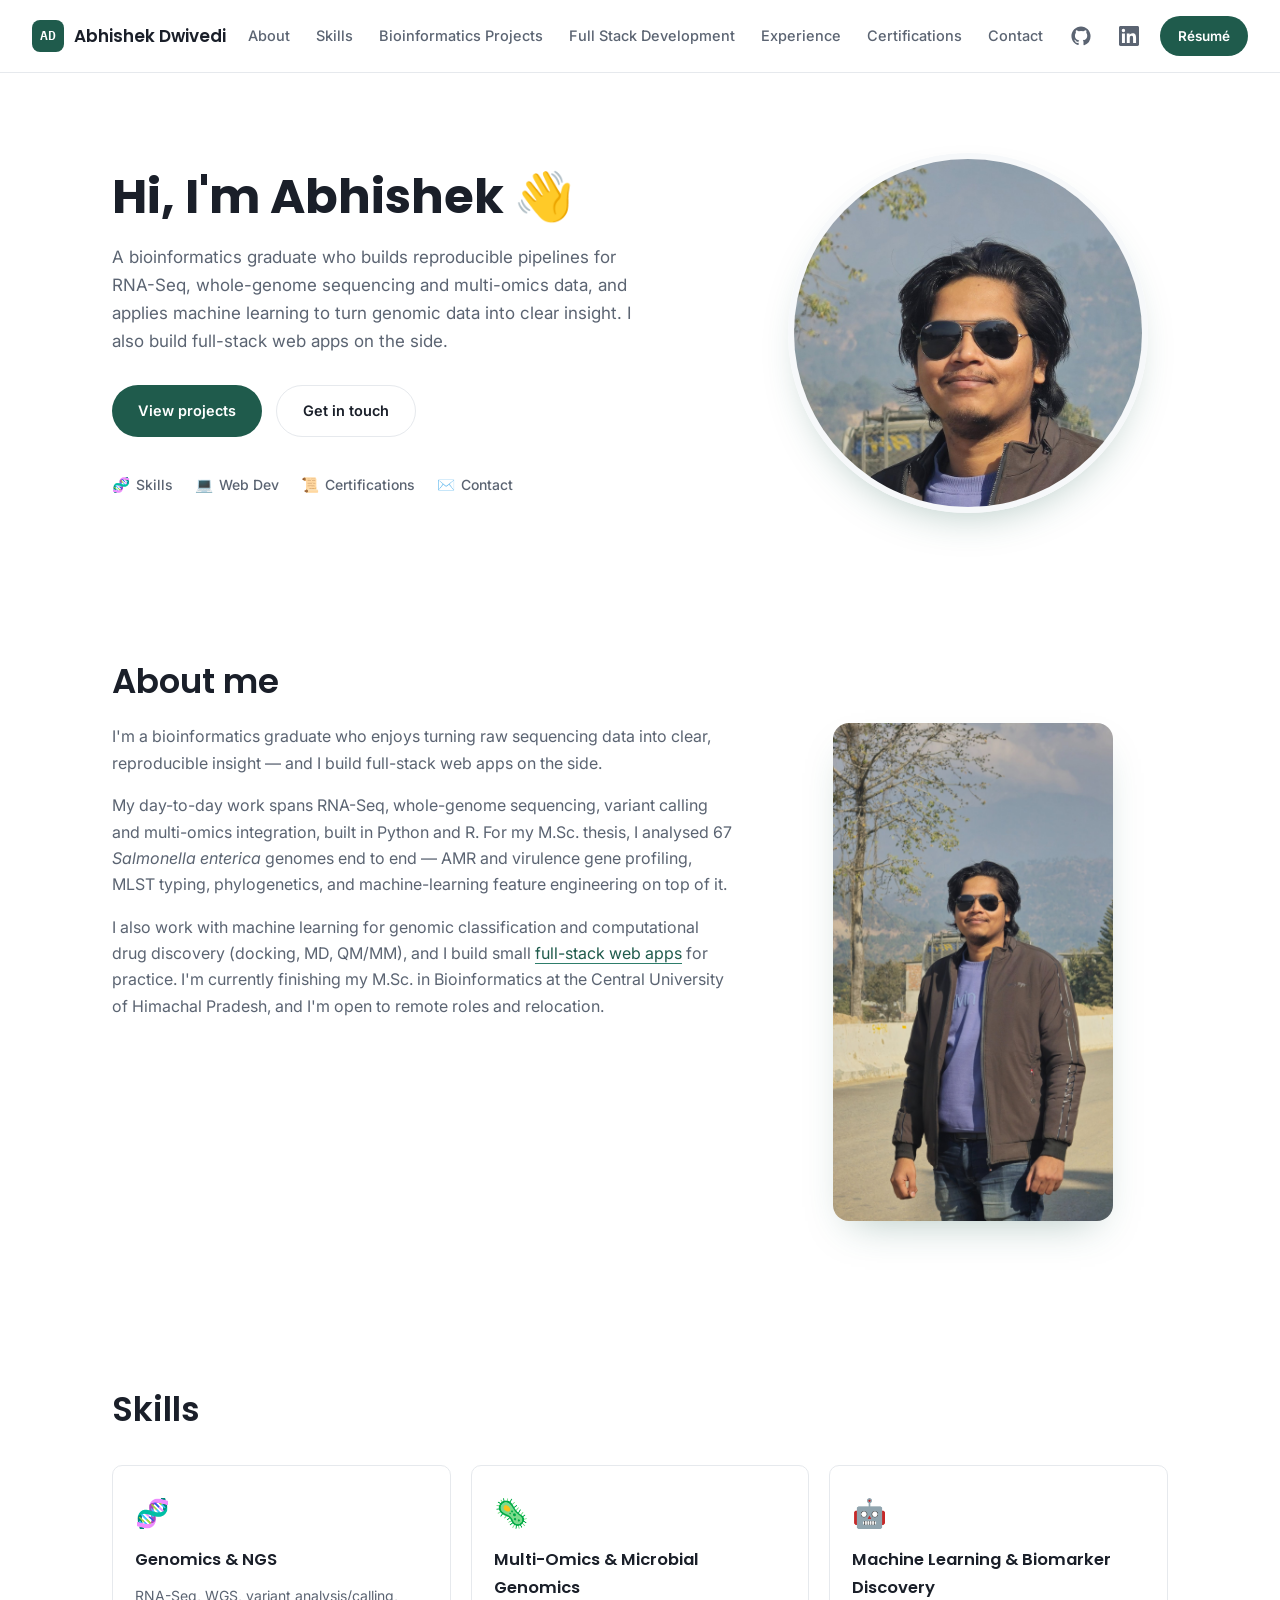
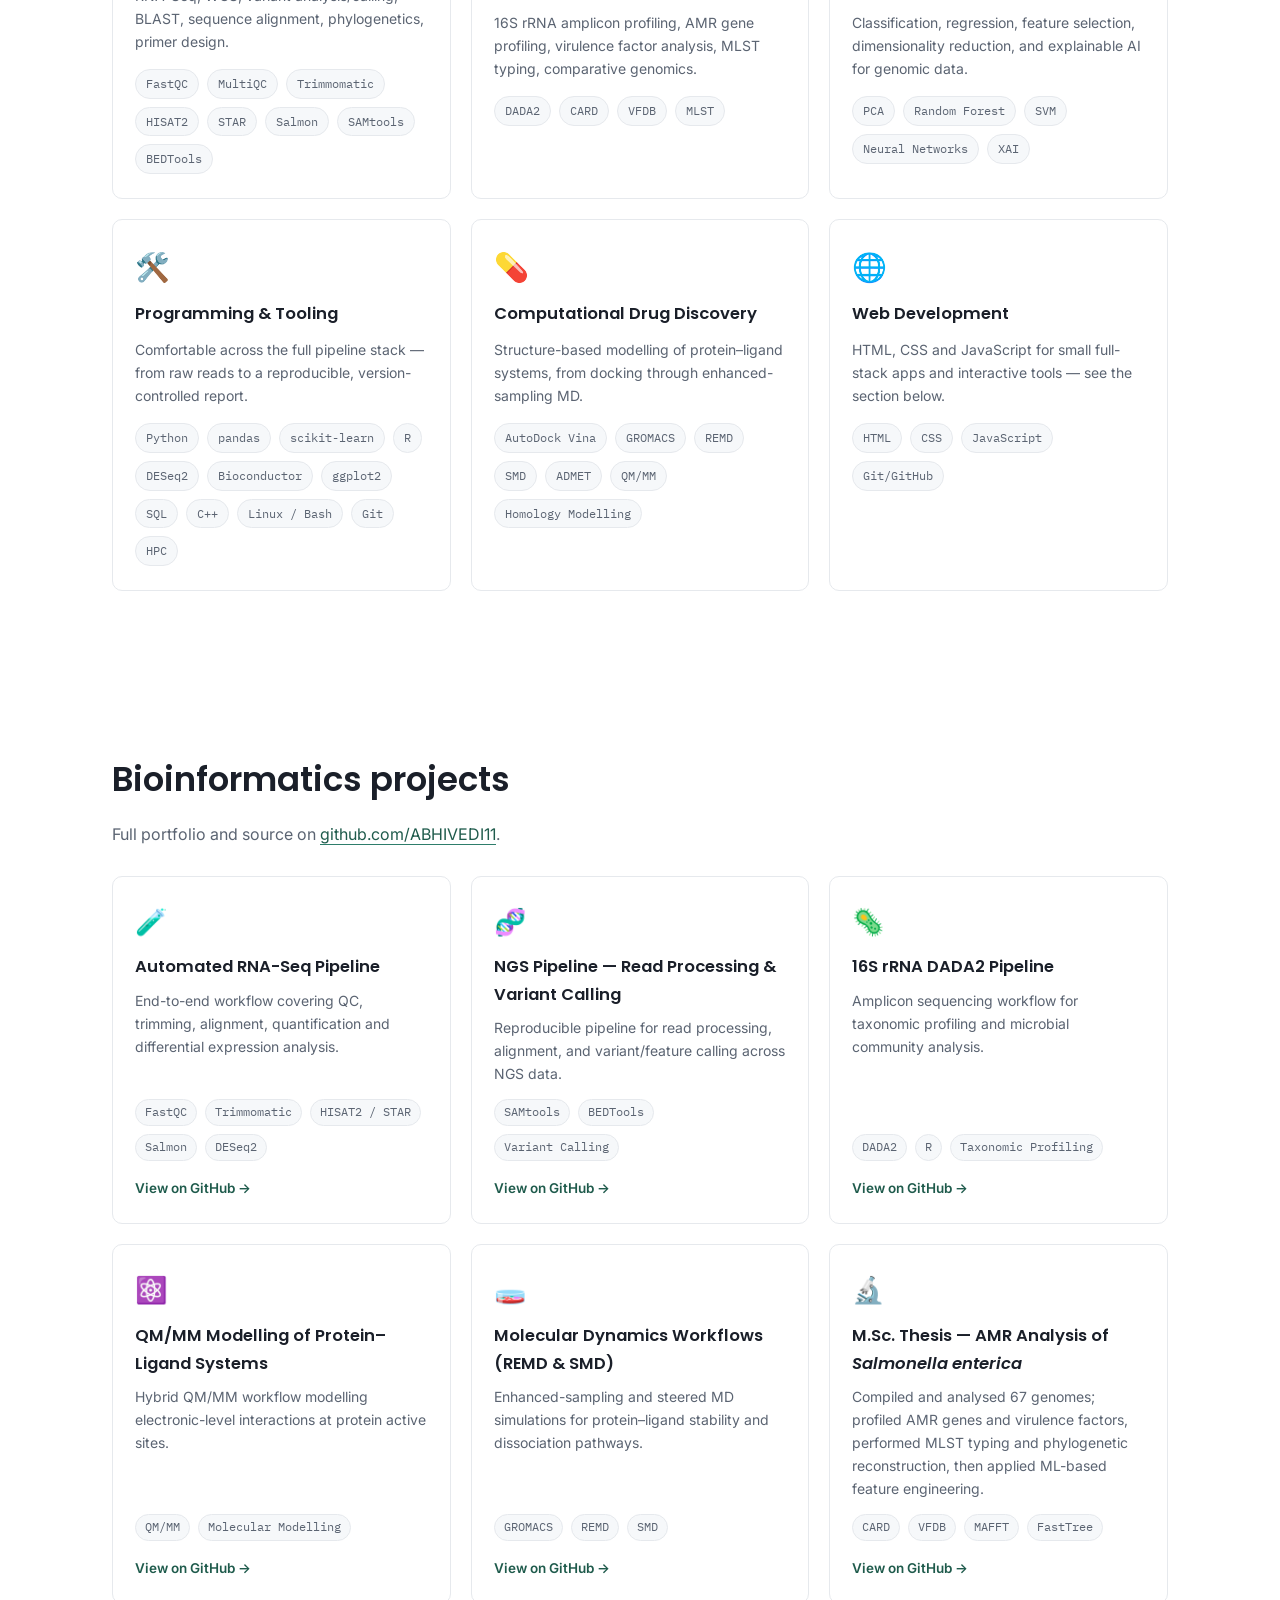
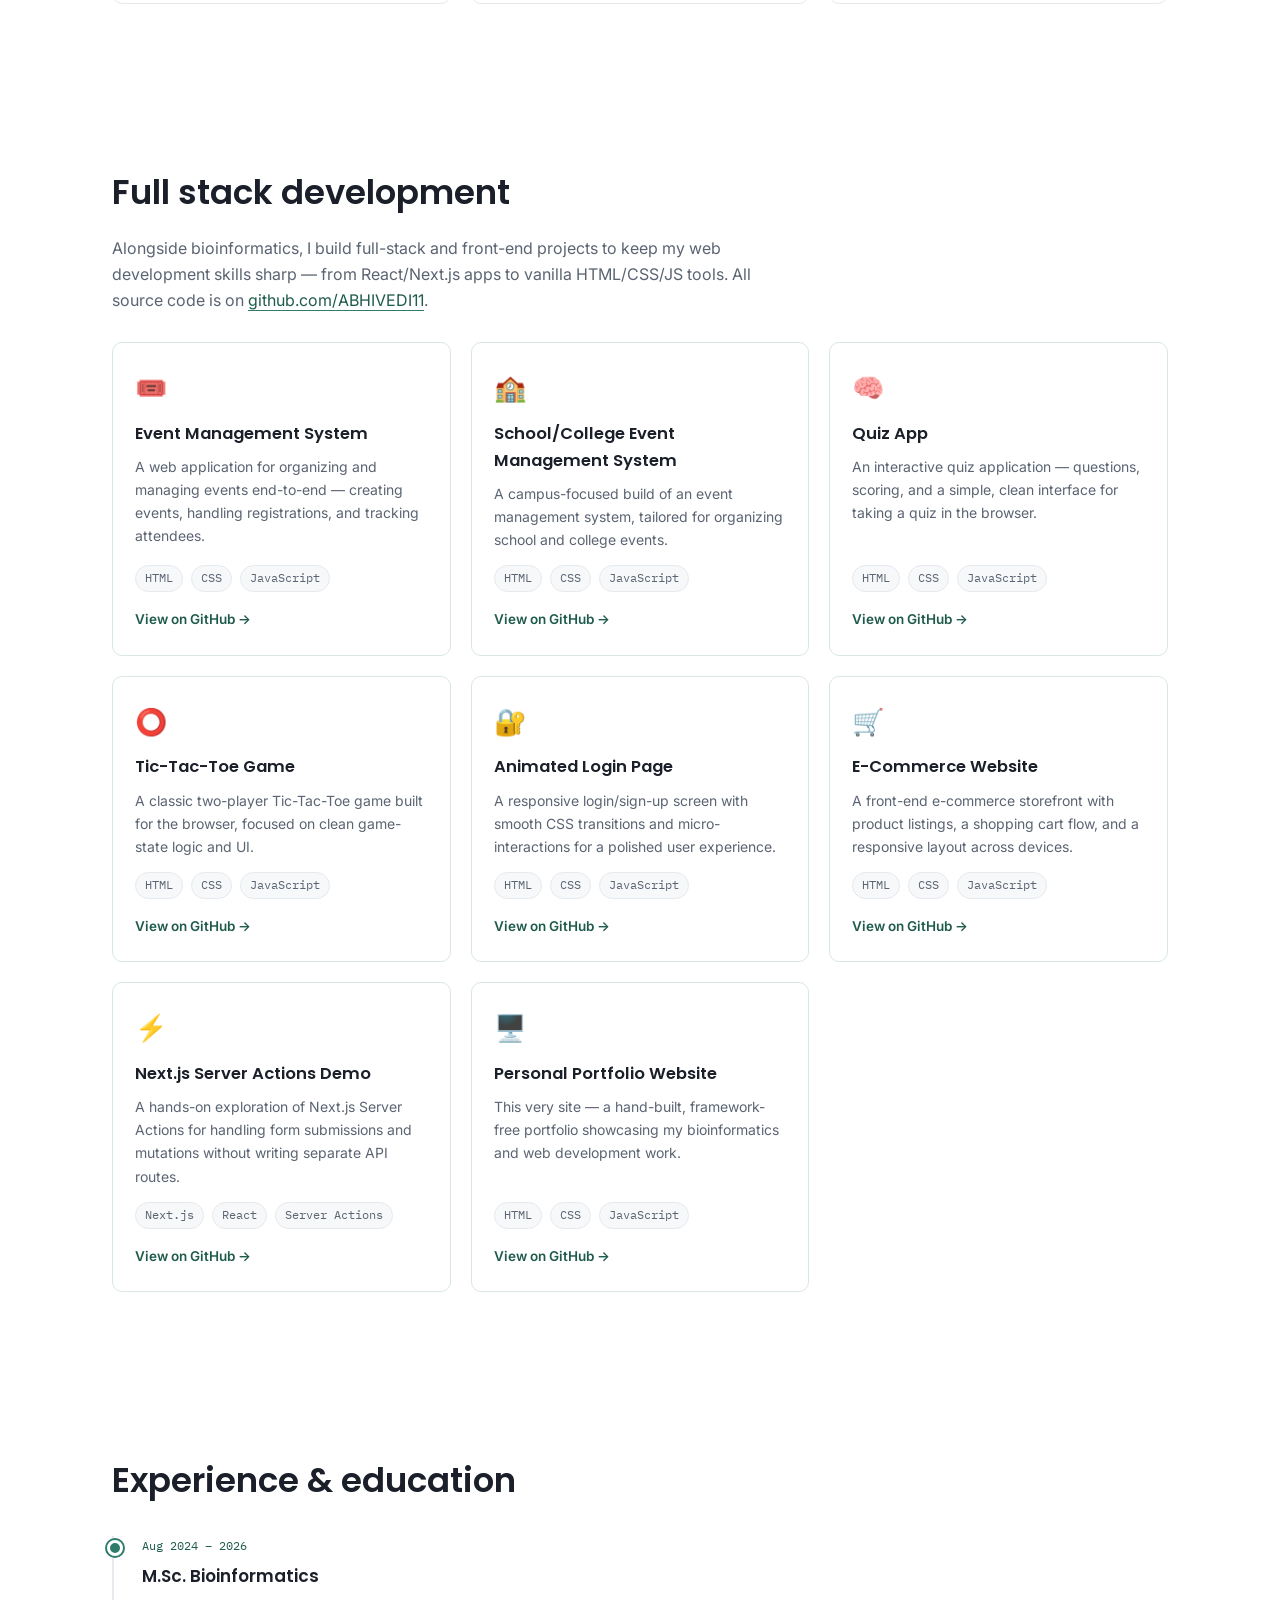
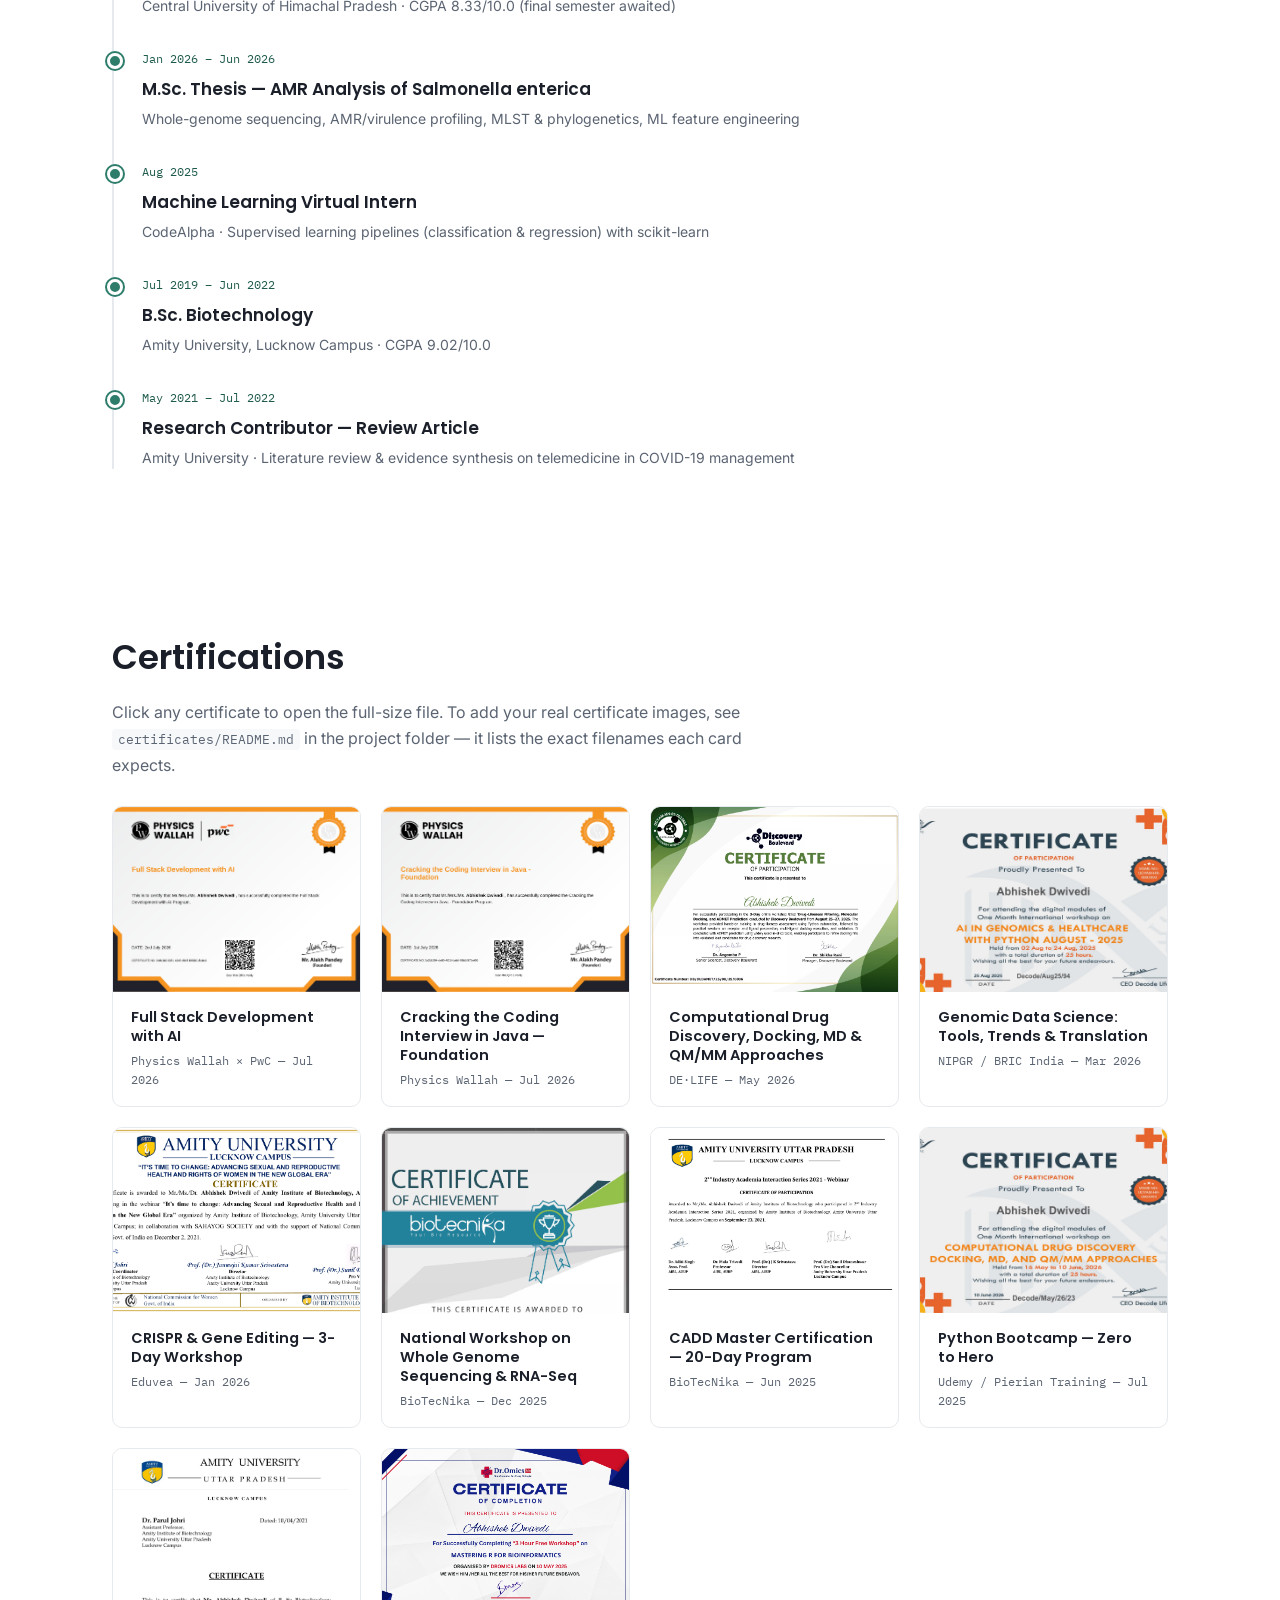
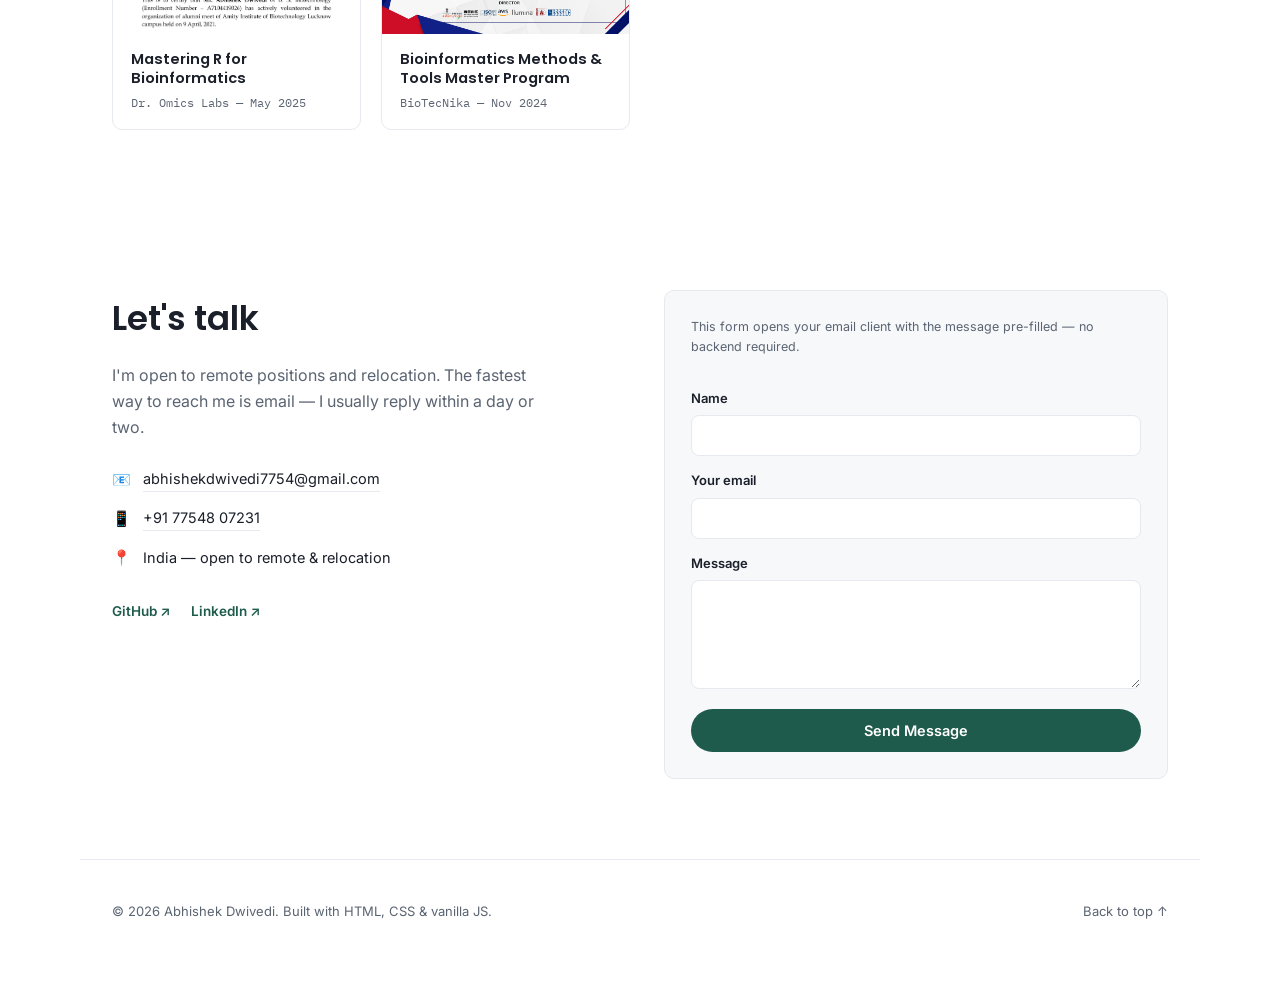
==== commit b6f3d26d: "Add Full Stack Dev projects, new certificates, update profile photo and About section - Rename Web D" ====
--- a/index.html
+++ b/index.html
@@ -25,7 +25,7 @@
     <a href="#about">About</a>
     <a href="#skills">Skills</a>
     <a href="#projects">Bioinformatics Projects</a>
-    <a href="#webdev">Web Development</a>
+    <a href="#webdev">Full Stack Development</a>
     <a href="#experience">Experience</a>
     <a href="#certifications">Certifications</a>
     <a href="#contact">Contact</a>
@@ -81,21 +81,30 @@
   <!-- ABOUT -->
   <section class="section about" id="about">
     <h2>About me</h2>
-    <p class="section-text">
-      I work at the intersection of sequencing data and statistical reasoning — RNA-Seq, whole-genome sequencing,
-      variant calling, and multi-omics integration. My pipelines are built in Python and R, designed to be
-      reproducible and clearly documented.
-    </p>
-    <p class="section-text">
-      On the machine-learning side, I work on genomic classification and biomarker-style feature discovery using
-      PCA, Random Forest, SVM and explainable AI. I also carry depth in computational drug discovery — molecular
-      docking, molecular dynamics, and QM/MM modelling.
-    </p>
-    <p class="section-text">
-      Outside the lab, I build small full-stack web apps for fun and practice — see the
-      <a href="#webdev">Web Development</a> section below. I'm currently finishing my M.Sc. in Bioinformatics
-      at the Central University of Himachal Pradesh, and I'm open to remote roles and relocation.
-    </p>
+
+    <div class="about-grid">
+      <div class="about-text">
+        <p class="section-text">
+          I'm a bioinformatics graduate who enjoys turning raw sequencing data into clear, reproducible insight —
+          and I build full-stack web apps on the side.
+        </p>
+        <p class="section-text">
+          My day-to-day work spans RNA-Seq, whole-genome sequencing, variant calling and multi-omics integration,
+          built in Python and R. For my M.Sc. thesis, I analysed 67 <em>Salmonella enterica</em> genomes end to
+          end — AMR and virulence gene profiling, MLST typing, phylogenetics, and machine-learning feature
+          engineering on top of it.
+        </p>
+        <p class="section-text">
+          I also work with machine learning for genomic classification and computational drug discovery
+          (docking, MD, QM/MM), and I build small <a href="#webdev">full-stack web apps</a> for practice.
+          I'm currently finishing my M.Sc. in Bioinformatics at the Central University of Himachal Pradesh, and
+          I'm open to remote roles and relocation.
+        </p>
+      </div>
+      <figure class="about-photo">
+        <img src="images/profile-full.jpg" alt="Abhishek Dwivedi, full portrait">
+      </figure>
+    </div>
   </section>
 
   <!-- SKILLS -->
@@ -237,10 +246,10 @@
 
   <!-- WEB DEVELOPMENT -->
   <section class="section webdev" id="webdev">
-    <h2>Web development</h2>
+    <h2>Full stack development</h2>
     <p class="section-text">
-      Alongside bioinformatics, I build small full-stack and front-end projects to keep my web development skills
-      sharp. All source code is on
+      Alongside bioinformatics, I build full-stack and front-end projects to keep my web development skills
+      sharp — from React/Next.js apps to vanilla HTML/CSS/JS tools. All source code is on
       <a href="https://github.com/ABHIVEDI11" target="_blank" rel="noopener noreferrer">github.com/ABHIVEDI11</a>.
     </p>
 
@@ -286,6 +295,50 @@
           <li>HTML</li><li>CSS</li><li>JavaScript</li>
         </ul>
         <a class="project-link" href="https://github.com/ABHIVEDI11/Build-a-Tic-Tac-Toe-Game" target="_blank" rel="noopener noreferrer">View on GitHub →</a>
+      </article>
+
+      <article class="project-card webdev-card">
+        <div class="project-card-icon">🔐</div>
+        <h3>Animated Login Page</h3>
+        <p>A responsive login/sign-up screen with smooth CSS transitions and micro-interactions for a polished
+          user experience.</p>
+        <ul class="tag-list small">
+          <li>HTML</li><li>CSS</li><li>JavaScript</li>
+        </ul>
+        <a class="project-link" href="https://github.com/ABHIVEDI11/animated-login-page" target="_blank" rel="noopener noreferrer">View on GitHub →</a>
+      </article>
+
+      <article class="project-card webdev-card">
+        <div class="project-card-icon">🛒</div>
+        <h3>E-Commerce Website</h3>
+        <p>A front-end e-commerce storefront with product listings, a shopping cart flow, and a responsive
+          layout across devices.</p>
+        <ul class="tag-list small">
+          <li>HTML</li><li>CSS</li><li>JavaScript</li>
+        </ul>
+        <a class="project-link" href="https://github.com/ABHIVEDI11/ecommerce-website" target="_blank" rel="noopener noreferrer">View on GitHub →</a>
+      </article>
+
+      <article class="project-card webdev-card">
+        <div class="project-card-icon">⚡</div>
+        <h3>Next.js Server Actions Demo</h3>
+        <p>A hands-on exploration of Next.js Server Actions for handling form submissions and mutations without
+          writing separate API routes.</p>
+        <ul class="tag-list small">
+          <li>Next.js</li><li>React</li><li>Server Actions</li>
+        </ul>
+        <a class="project-link" href="https://github.com/ABHIVEDI11/nextjs-server-actions" target="_blank" rel="noopener noreferrer">View on GitHub →</a>
+      </article>
+
+      <article class="project-card webdev-card">
+        <div class="project-card-icon">🖥️</div>
+        <h3>Personal Portfolio Website</h3>
+        <p>This very site — a hand-built, framework-free portfolio showcasing my bioinformatics and web
+          development work.</p>
+        <ul class="tag-list small">
+          <li>HTML</li><li>CSS</li><li>JavaScript</li>
+        </ul>
+        <a class="project-link" href="https://github.com/ABHIVEDI11/abhishek-portfolio" target="_blank" rel="noopener noreferrer">View on GitHub →</a>
       </article>
 
     </div>
@@ -358,6 +411,28 @@
         so the certificate is visible directly on the page, not just a link.
         Until a preview image exists, the card shows a placeholder icon instead.
       -->
+      <a class="cert-card" href="certificates/full-stack-development-ai.png" target="_blank" rel="noopener noreferrer" data-cert data-preview="certificates/full-stack-development-ai.png">
+        <div class="cert-thumb">
+          <img data-cert-img src="certificates/full-stack-development-ai.png" alt="Full Stack Development with AI certificate">
+          <div class="cert-thumb-fallback">📜</div>
+        </div>
+        <div class="cert-info">
+          <h3>Full Stack Development with AI</h3>
+          <p>Physics Wallah × PwC — Jul 2026</p>
+        </div>
+      </a>
+
+      <a class="cert-card" href="certificates/java-interview-cracking.pdf" target="_blank" rel="noopener noreferrer" data-cert data-preview="certificates/java-interview-cracking.png">
+        <div class="cert-thumb">
+          <img data-cert-img src="certificates/java-interview-cracking.png" alt="Cracking the Coding Interview in Java certificate">
+          <div class="cert-thumb-fallback">📜</div>
+        </div>
+        <div class="cert-info">
+          <h3>Cracking the Coding Interview in Java — Foundation</h3>
+          <p>Physics Wallah — Jul 2026</p>
+        </div>
+      </a>
+
       <a class="cert-card" href="certificates/computational-drug-discovery.pdf" target="_blank" rel="noopener noreferrer" data-cert data-preview="certificates/computational-drug-discovery.png">
         <div class="cert-thumb">
           <img data-cert-img src="certificates/computational-drug-discovery.png" alt="Computational Drug Discovery certificate">
--- a/styles.css
+++ b/styles.css
@@ -210,6 +210,31 @@
    ABOUT
    ========================================================= */
 .about p:last-of-type{ margin-bottom: 0; }
+
+.about-grid{
+  display: grid;
+  grid-template-columns: 1.6fr 1fr;
+  gap: 40px;
+  align-items: start;
+}
+.about-text p:last-of-type{ margin-bottom: 0; }
+.about-photo{
+  margin: 0;
+  display:flex;
+  justify-content:center;
+}
+.about-photo img{
+  width: 100%;
+  max-width: 280px;
+  border-radius: 16px;
+  object-fit: cover;
+  box-shadow: 0 18px 40px -18px rgba(31,91,76,0.35);
+}
+@media (max-width: 760px){
+  .about-grid{ grid-template-columns: 1fr; }
+  .about-photo{ order: -1; }
+  .about-photo img{ max-width: 240px; }
+}
 
 /* =========================================================
    SKILLS
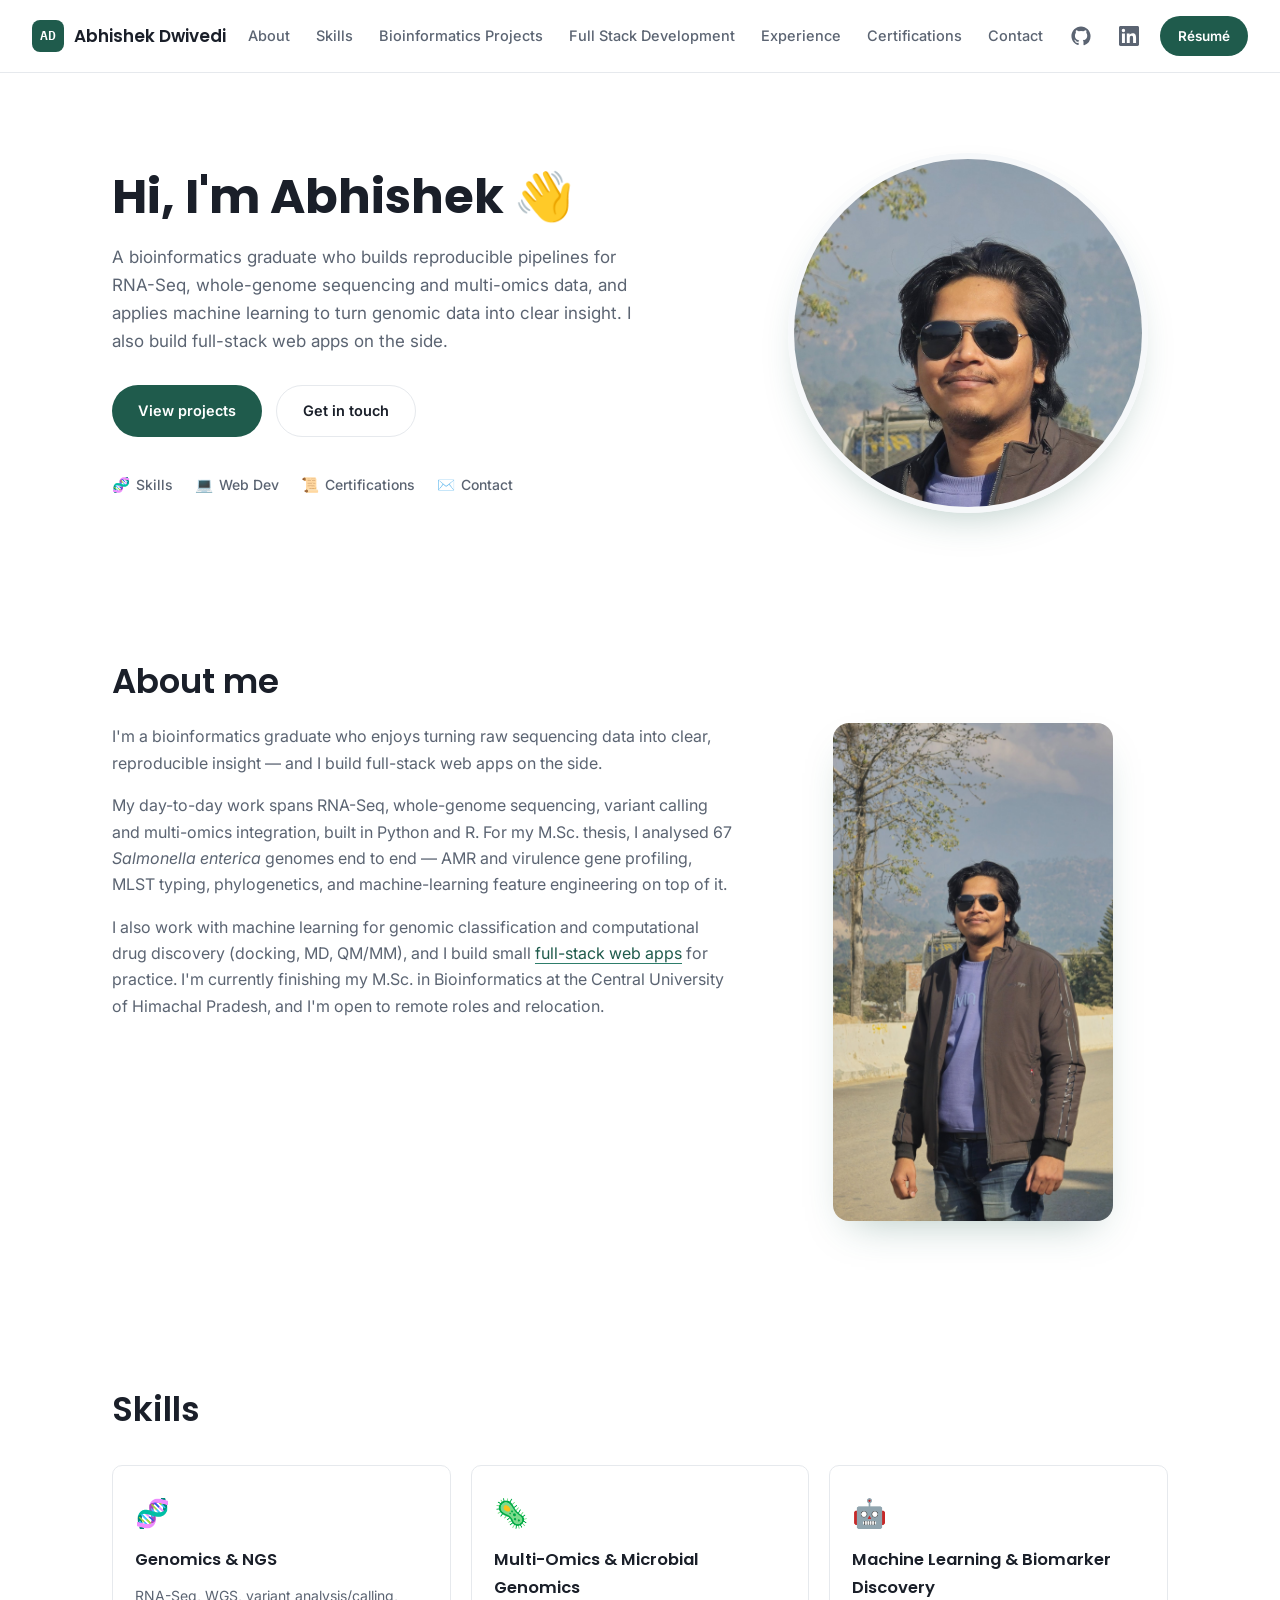
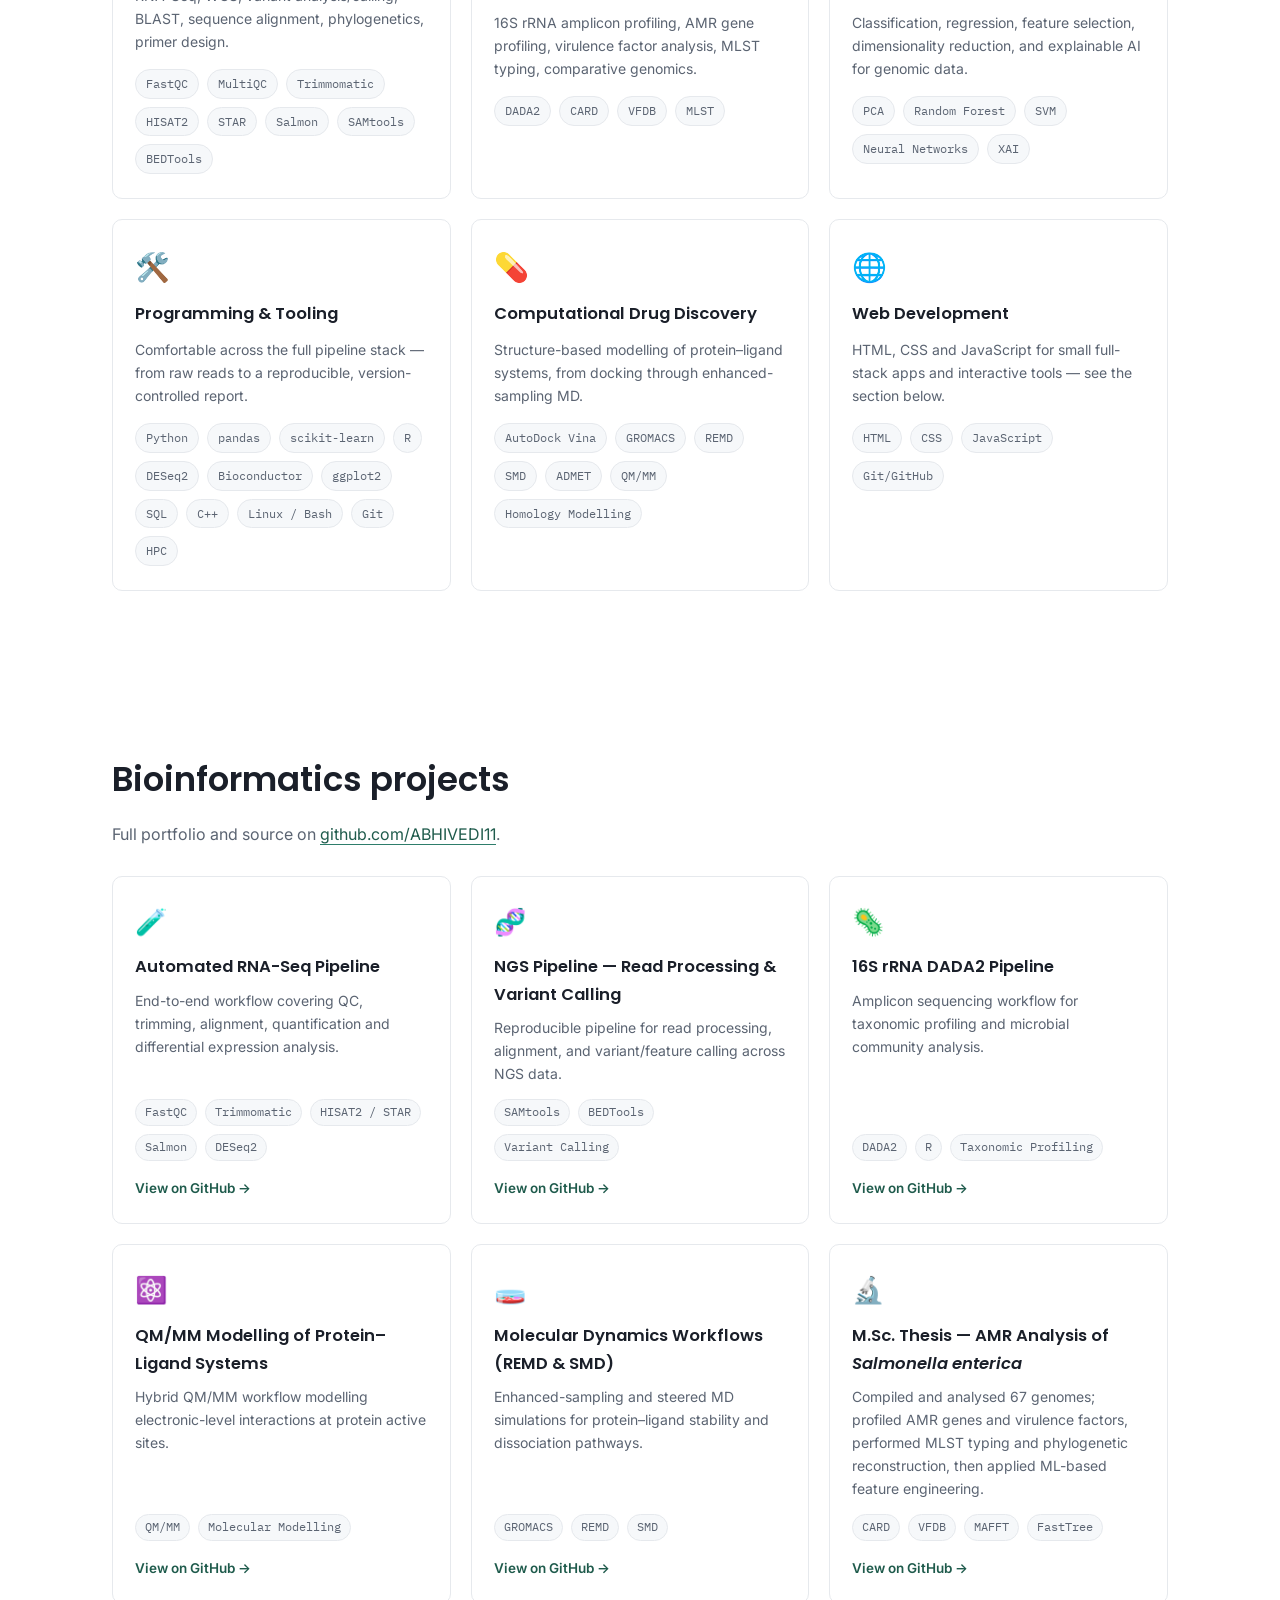
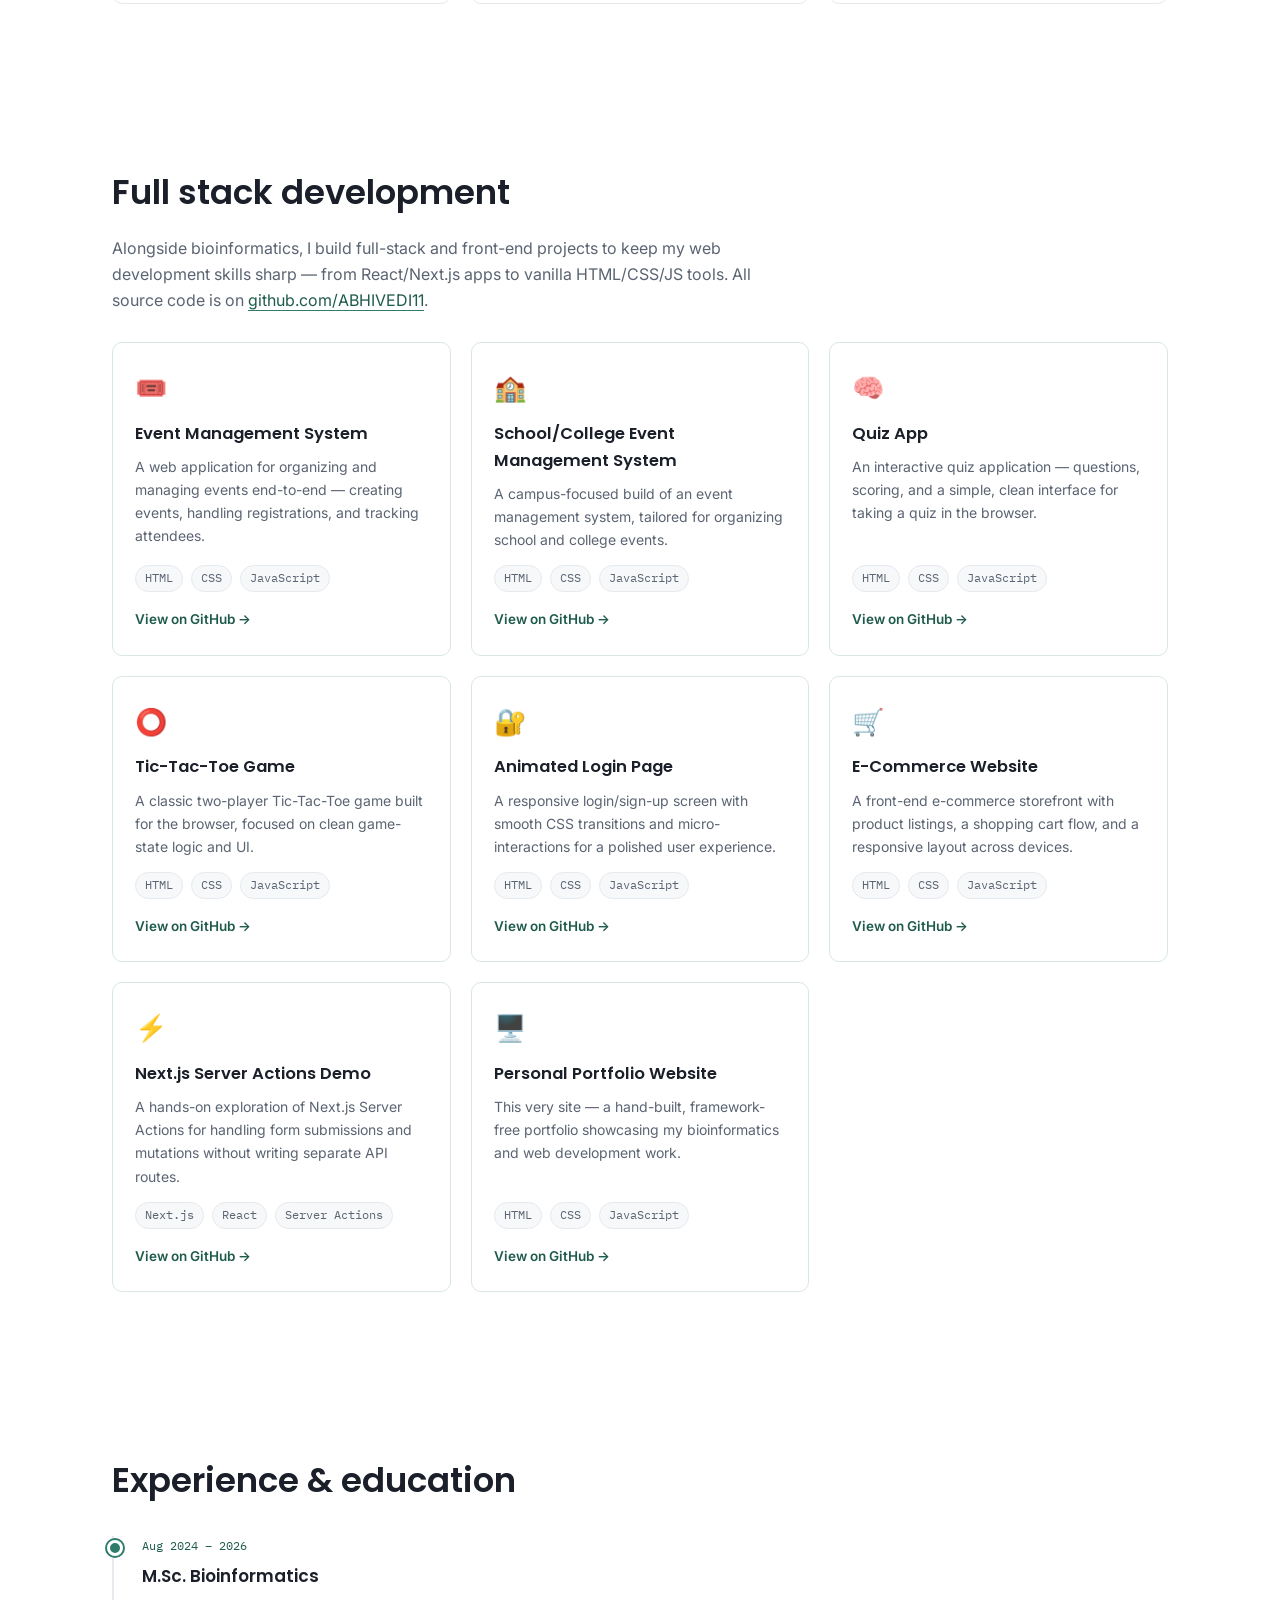
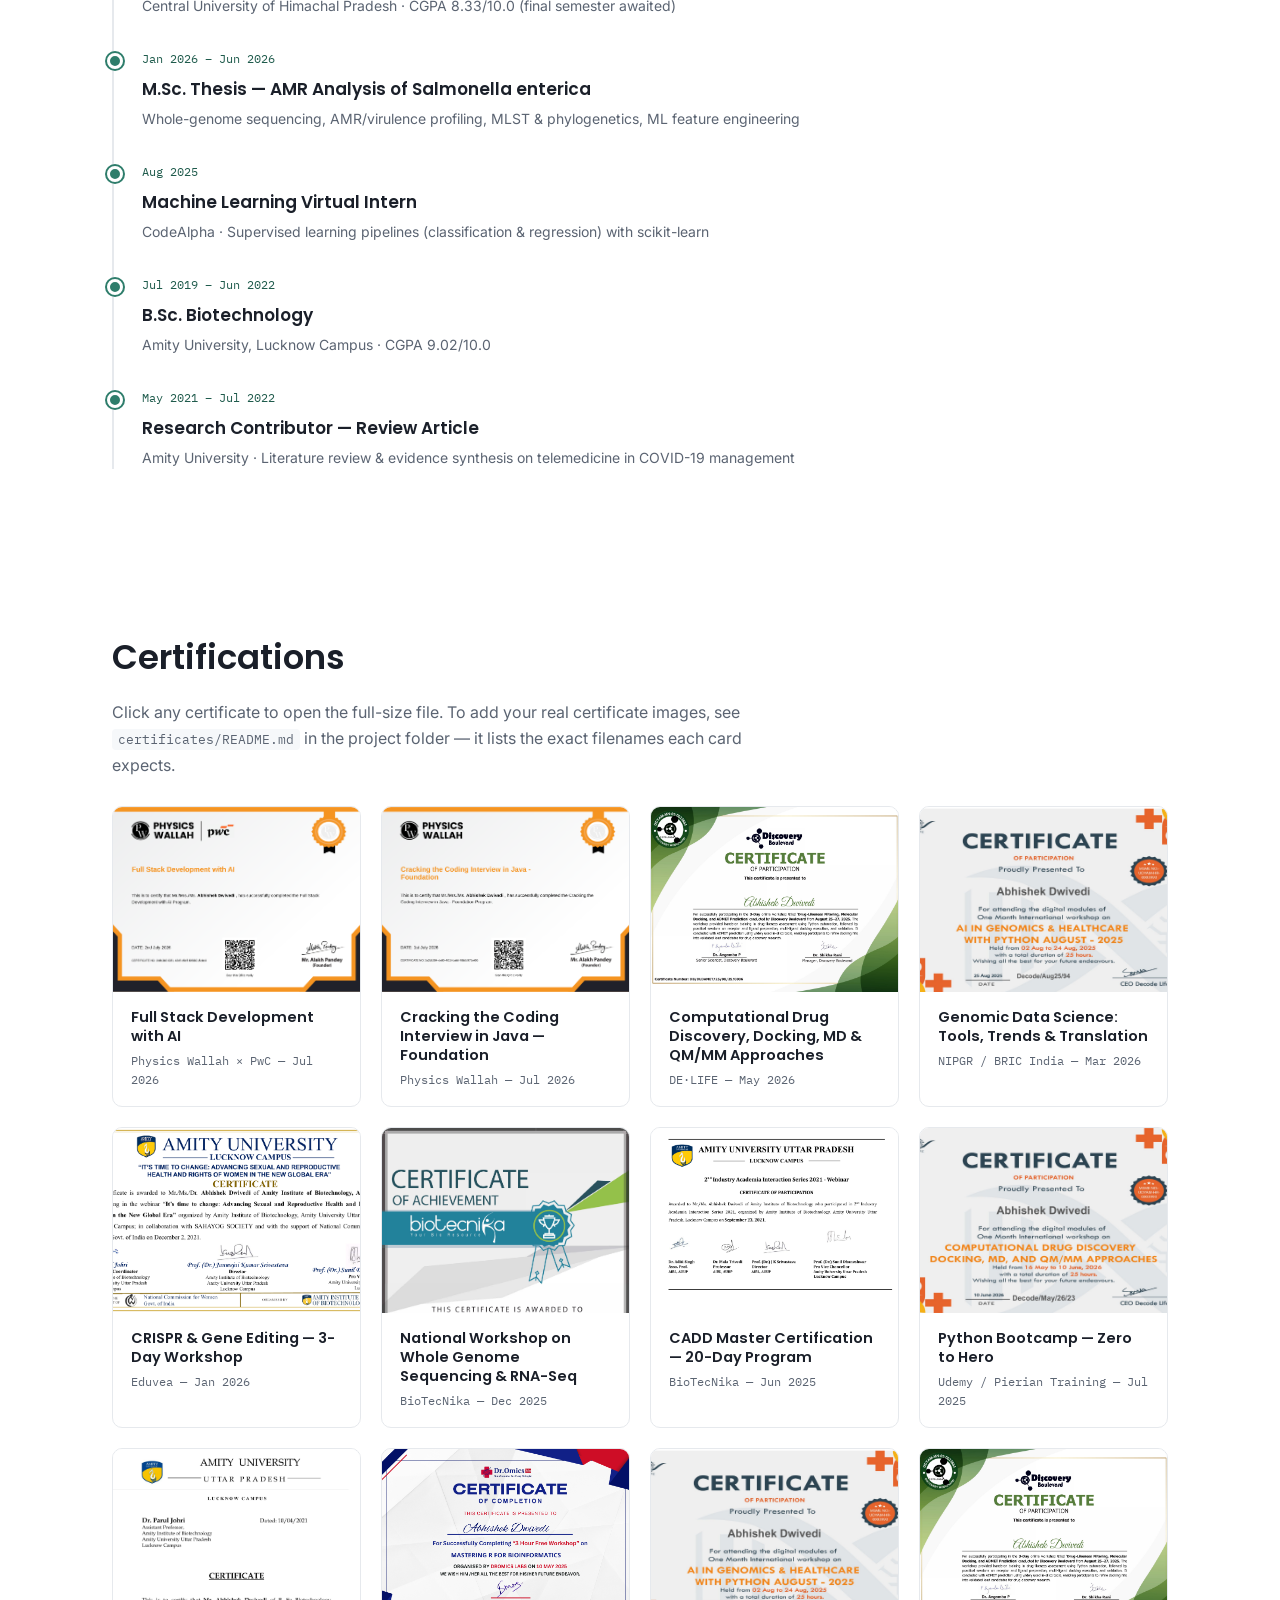
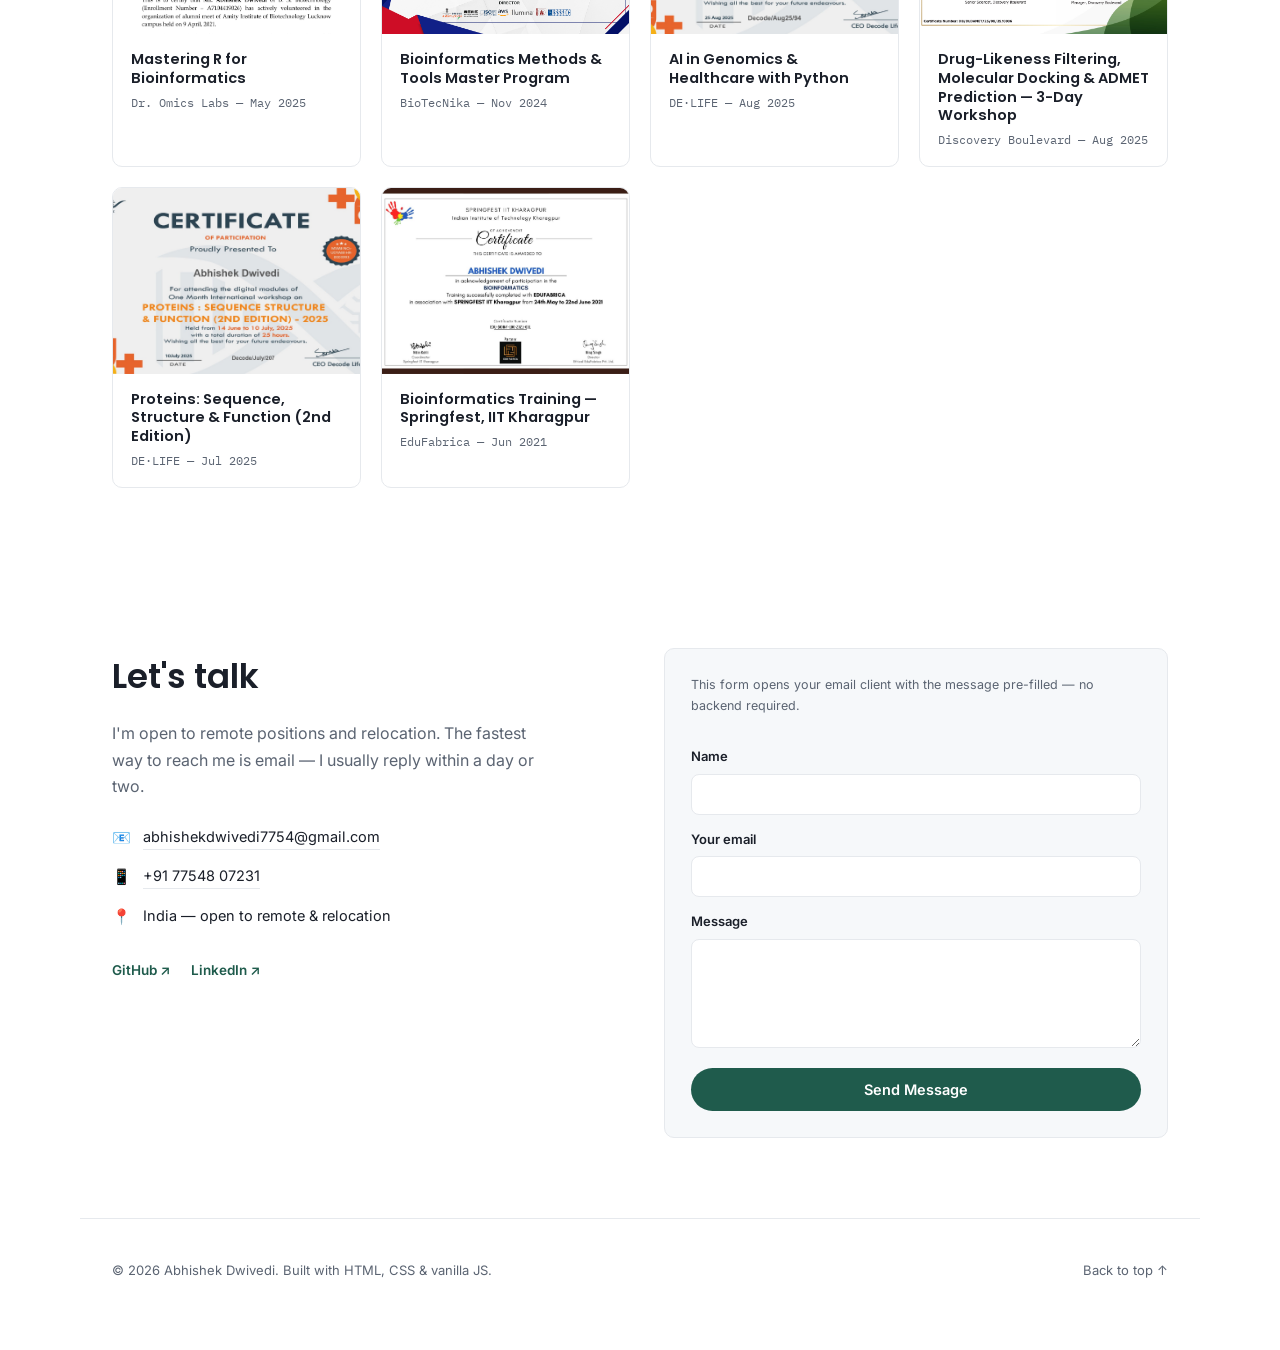
==== commit 2ca475d2: "Add 4 more certificates: AI in Genomics with Python, ADMET workshop, Protein structure workshop, Spr" ====
--- a/index.html
+++ b/index.html
@@ -518,6 +518,50 @@
         <div class="cert-info">
           <h3>Bioinformatics Methods &amp; Tools Master Program</h3>
           <p>BioTecNika — Nov 2024</p>
+        </div>
+      </a>
+
+      <a class="cert-card" href="certificates/ai-genomics-healthcare-python.pdf" target="_blank" rel="noopener noreferrer" data-cert data-preview="certificates/ai-genomics-healthcare-python.png">
+        <div class="cert-thumb">
+          <img data-cert-img src="certificates/ai-genomics-healthcare-python.png" alt="AI in Genomics and Healthcare with Python certificate">
+          <div class="cert-thumb-fallback">📜</div>
+        </div>
+        <div class="cert-info">
+          <h3>AI in Genomics &amp; Healthcare with Python</h3>
+          <p>DE·LIFE — Aug 2025</p>
+        </div>
+      </a>
+
+      <a class="cert-card" href="certificates/admet-drug-discovery-workshop.jpg" target="_blank" rel="noopener noreferrer" data-cert data-preview="certificates/admet-drug-discovery-workshop.jpg">
+        <div class="cert-thumb">
+          <img data-cert-img src="certificates/admet-drug-discovery-workshop.jpg" alt="Drug-Likeness Filtering, Molecular Docking and ADMET Prediction workshop certificate">
+          <div class="cert-thumb-fallback">📜</div>
+        </div>
+        <div class="cert-info">
+          <h3>Drug-Likeness Filtering, Molecular Docking &amp; ADMET Prediction — 3-Day Workshop</h3>
+          <p>Discovery Boulevard — Aug 2025</p>
+        </div>
+      </a>
+
+      <a class="cert-card" href="certificates/protein-sequence-structure-function.jpg" target="_blank" rel="noopener noreferrer" data-cert data-preview="certificates/protein-sequence-structure-function.jpg">
+        <div class="cert-thumb">
+          <img data-cert-img src="certificates/protein-sequence-structure-function.jpg" alt="Proteins Sequence Structure and Function workshop certificate">
+          <div class="cert-thumb-fallback">📜</div>
+        </div>
+        <div class="cert-info">
+          <h3>Proteins: Sequence, Structure &amp; Function (2nd Edition)</h3>
+          <p>DE·LIFE — Jul 2025</p>
+        </div>
+      </a>
+
+      <a class="cert-card" href="certificates/springfest-bioinformatics-iitkgp.png" target="_blank" rel="noopener noreferrer" data-cert data-preview="certificates/springfest-bioinformatics-iitkgp.png">
+        <div class="cert-thumb">
+          <img data-cert-img src="certificates/springfest-bioinformatics-iitkgp.png" alt="Springfest IIT Kharagpur Bioinformatics certificate">
+          <div class="cert-thumb-fallback">📜</div>
+        </div>
+        <div class="cert-info">
+          <h3>Bioinformatics Training — Springfest, IIT Kharagpur</h3>
+          <p>EduFabrica — Jun 2021</p>
         </div>
       </a>
     </div>
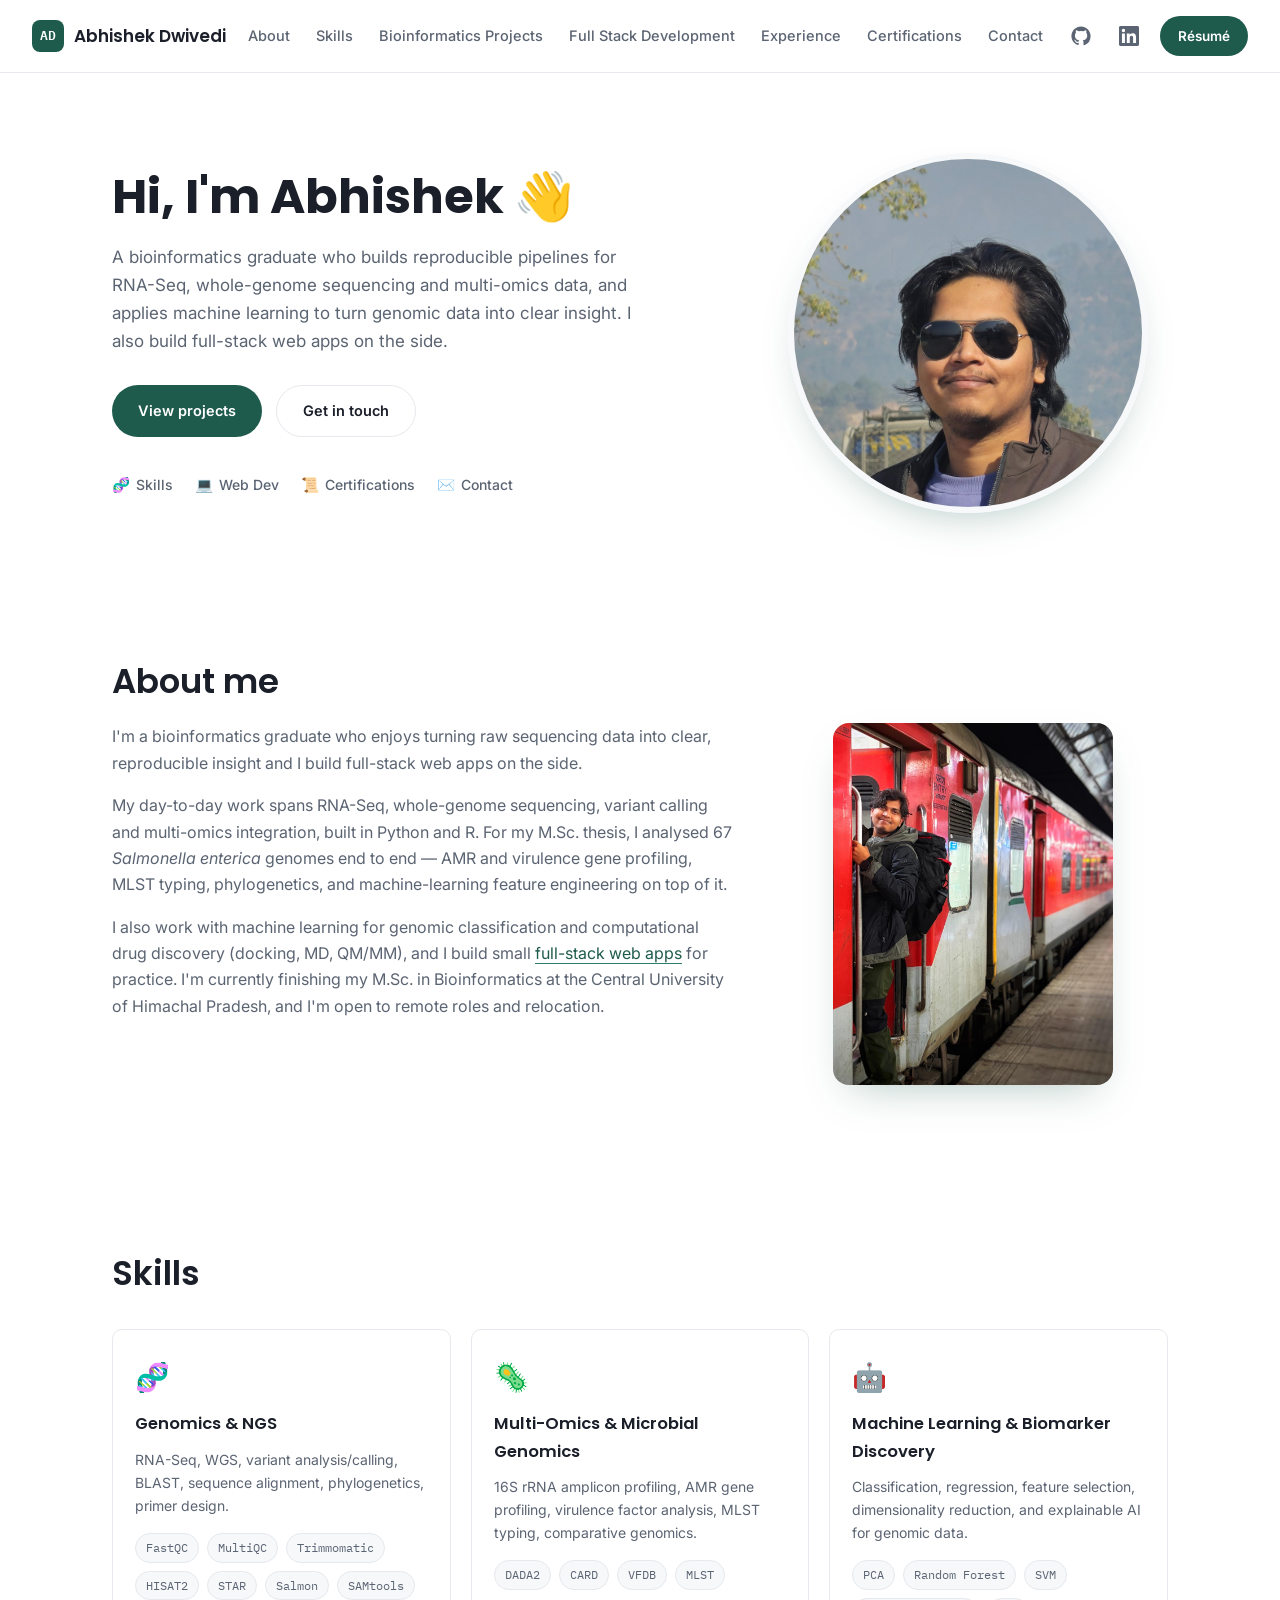
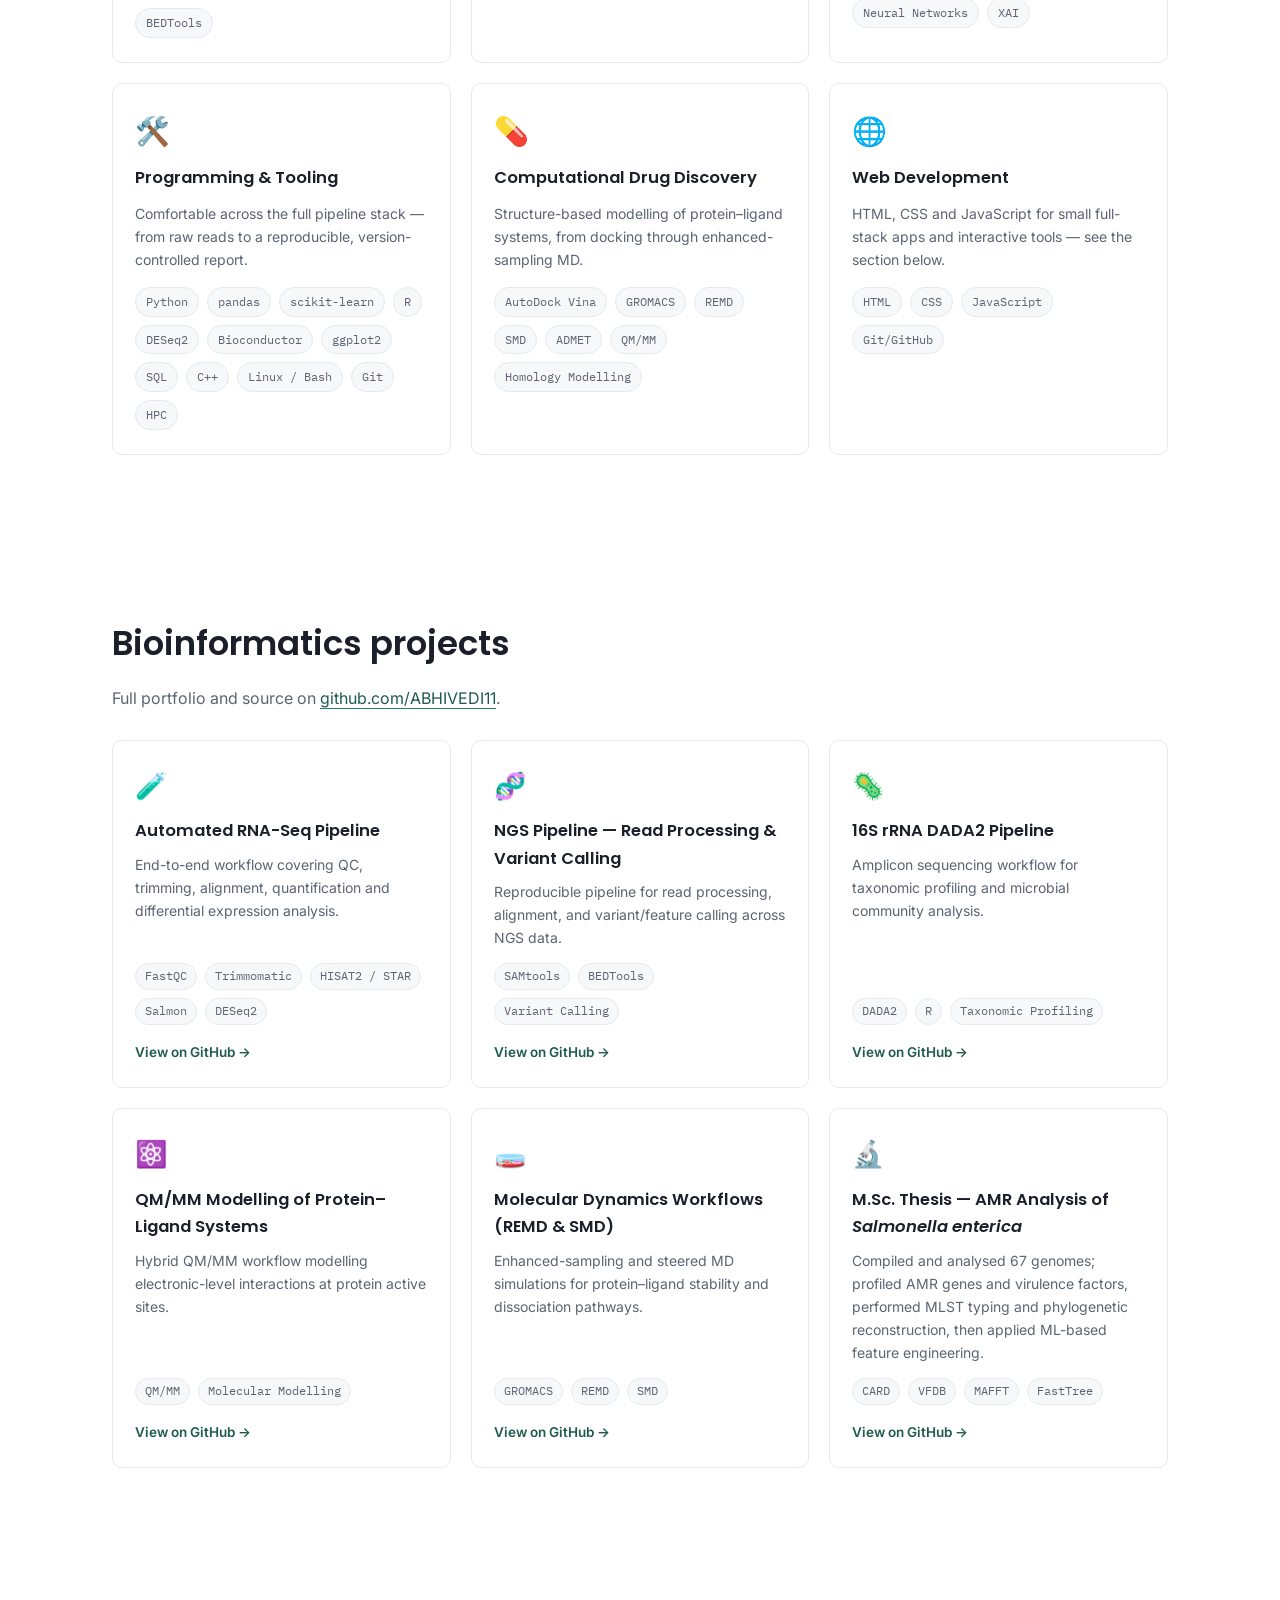
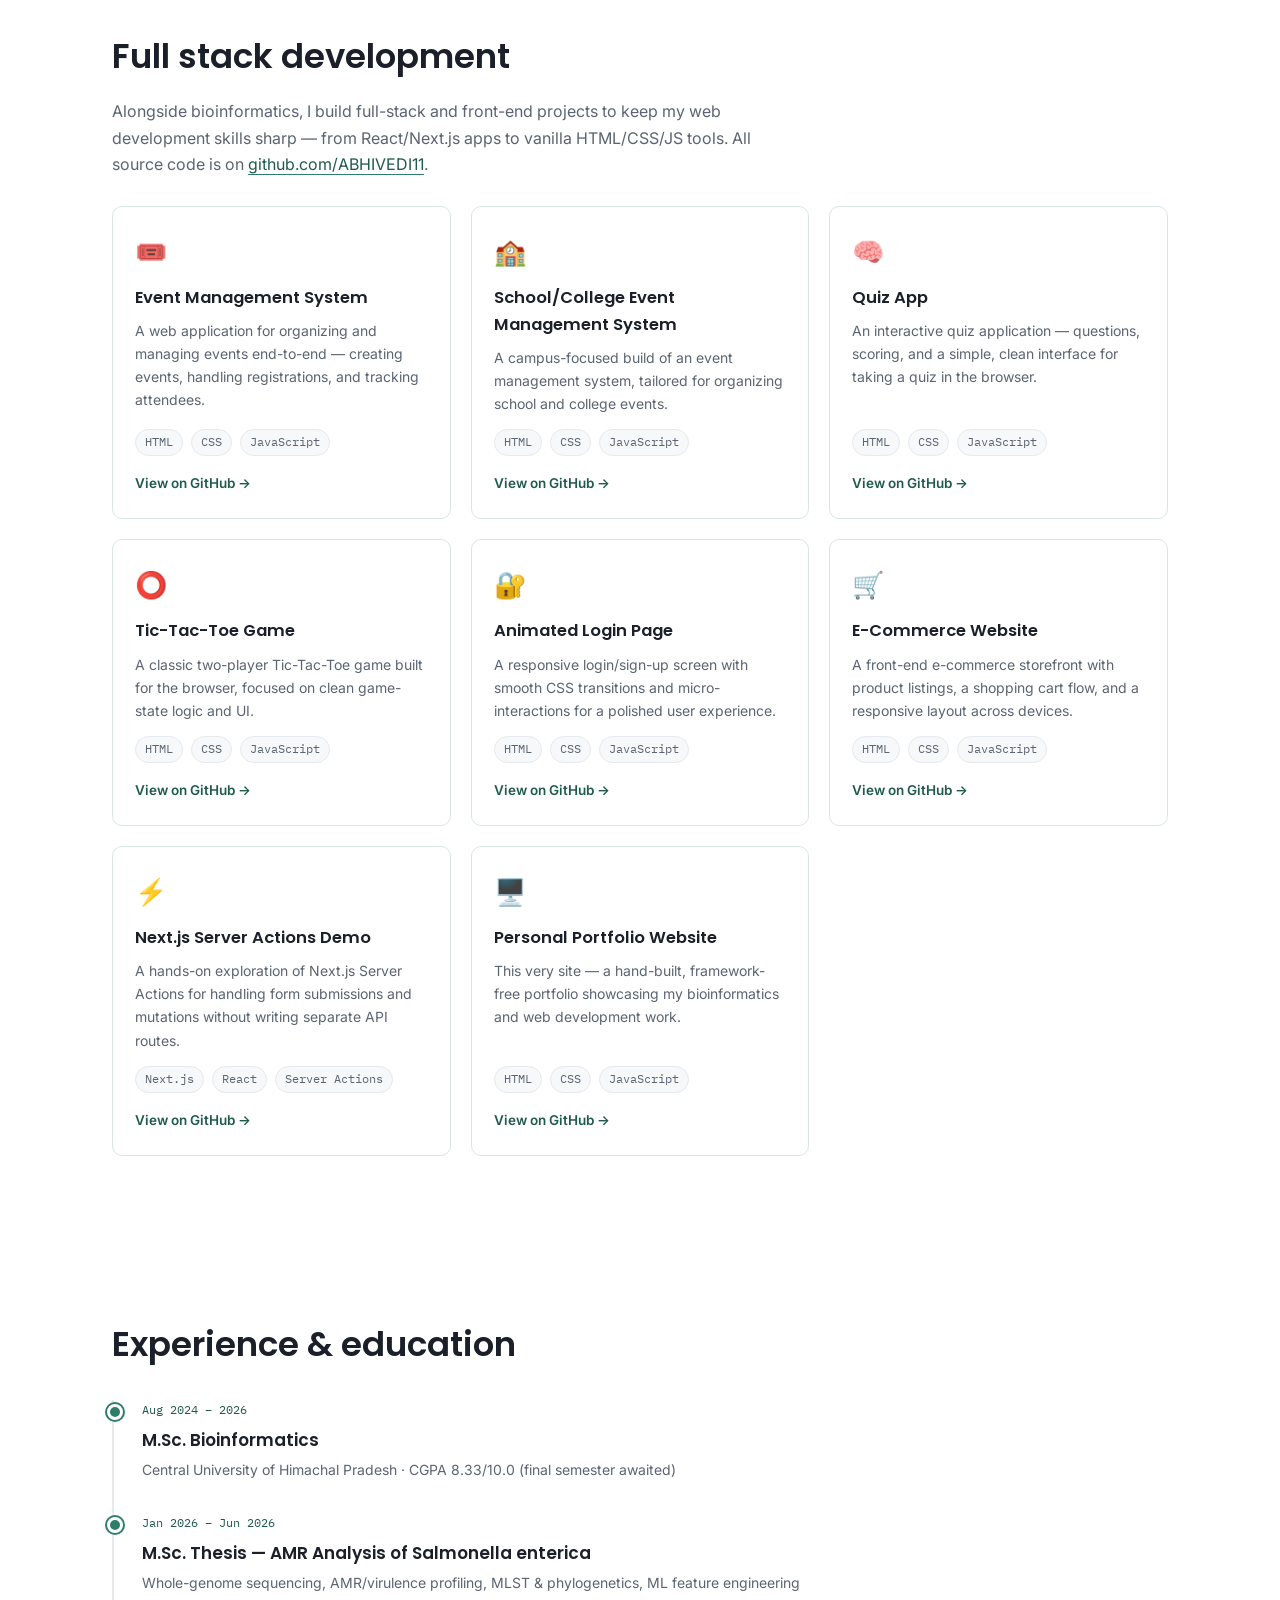
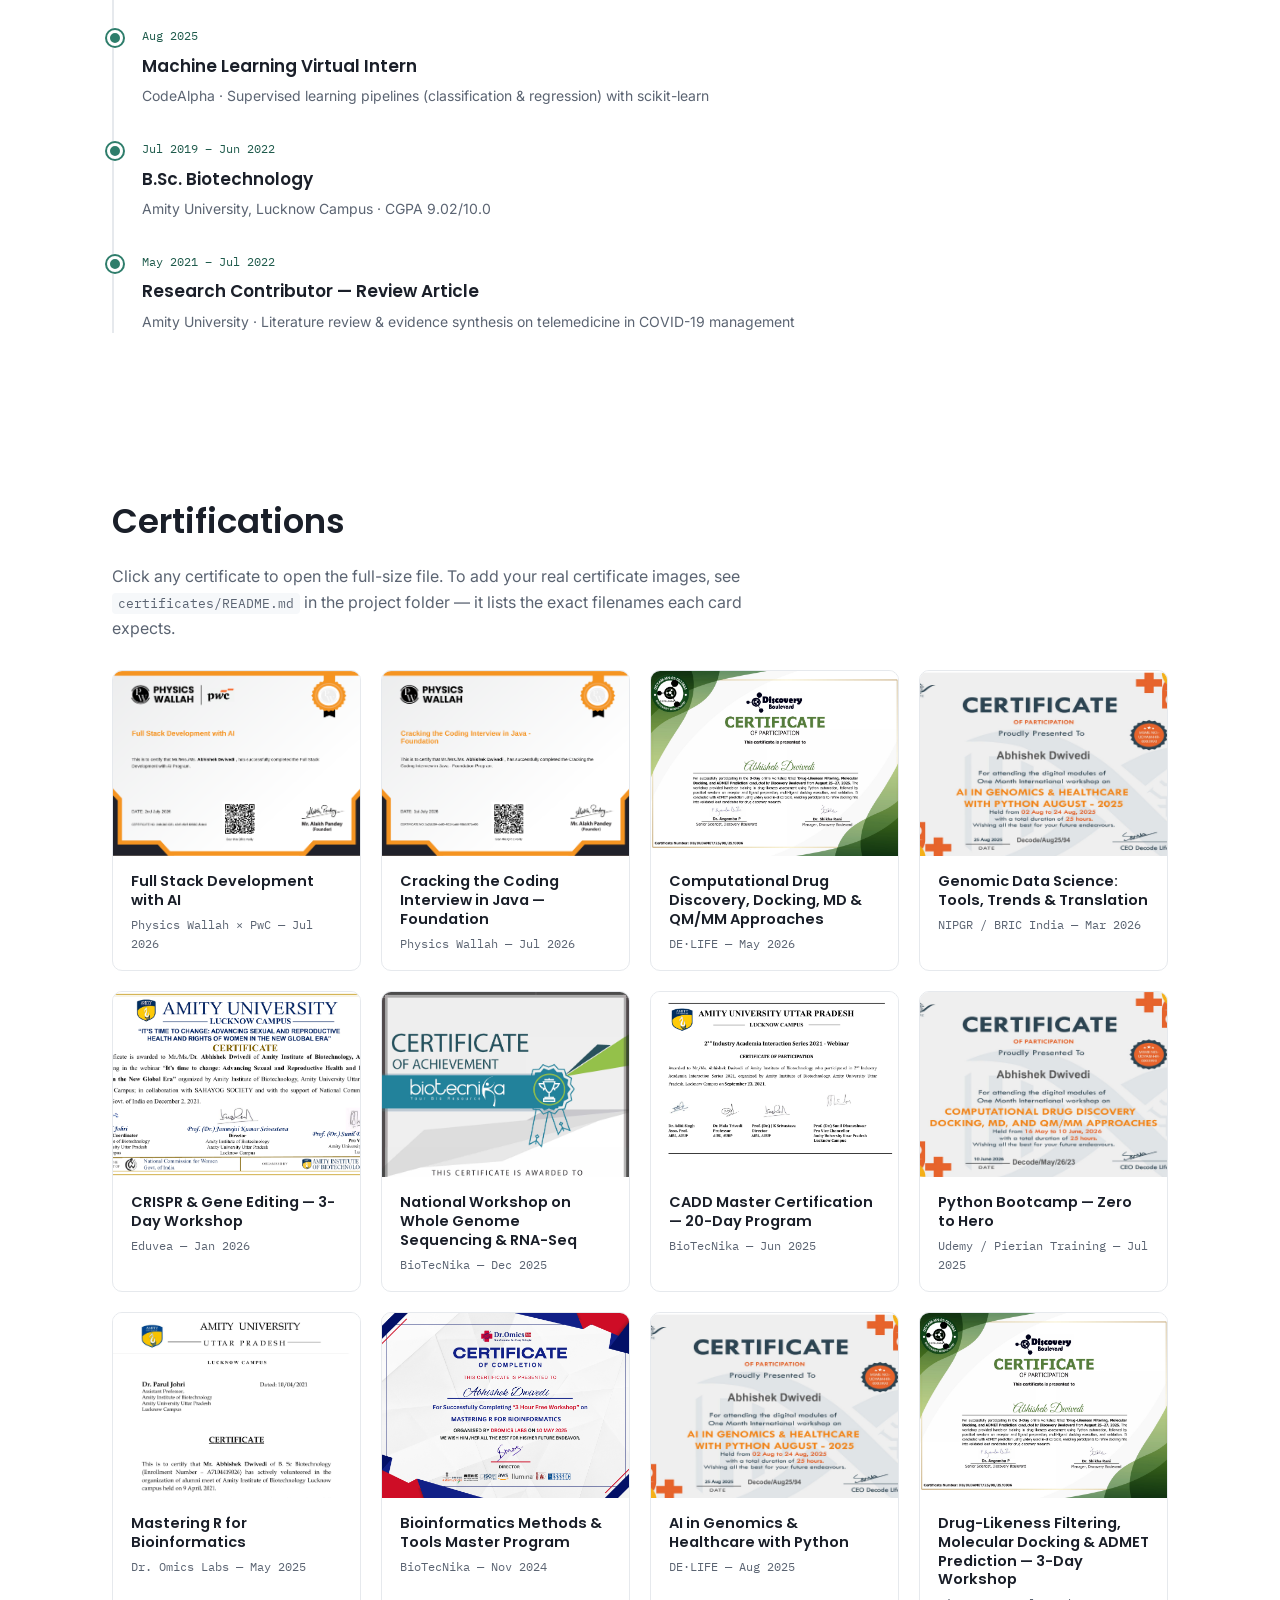
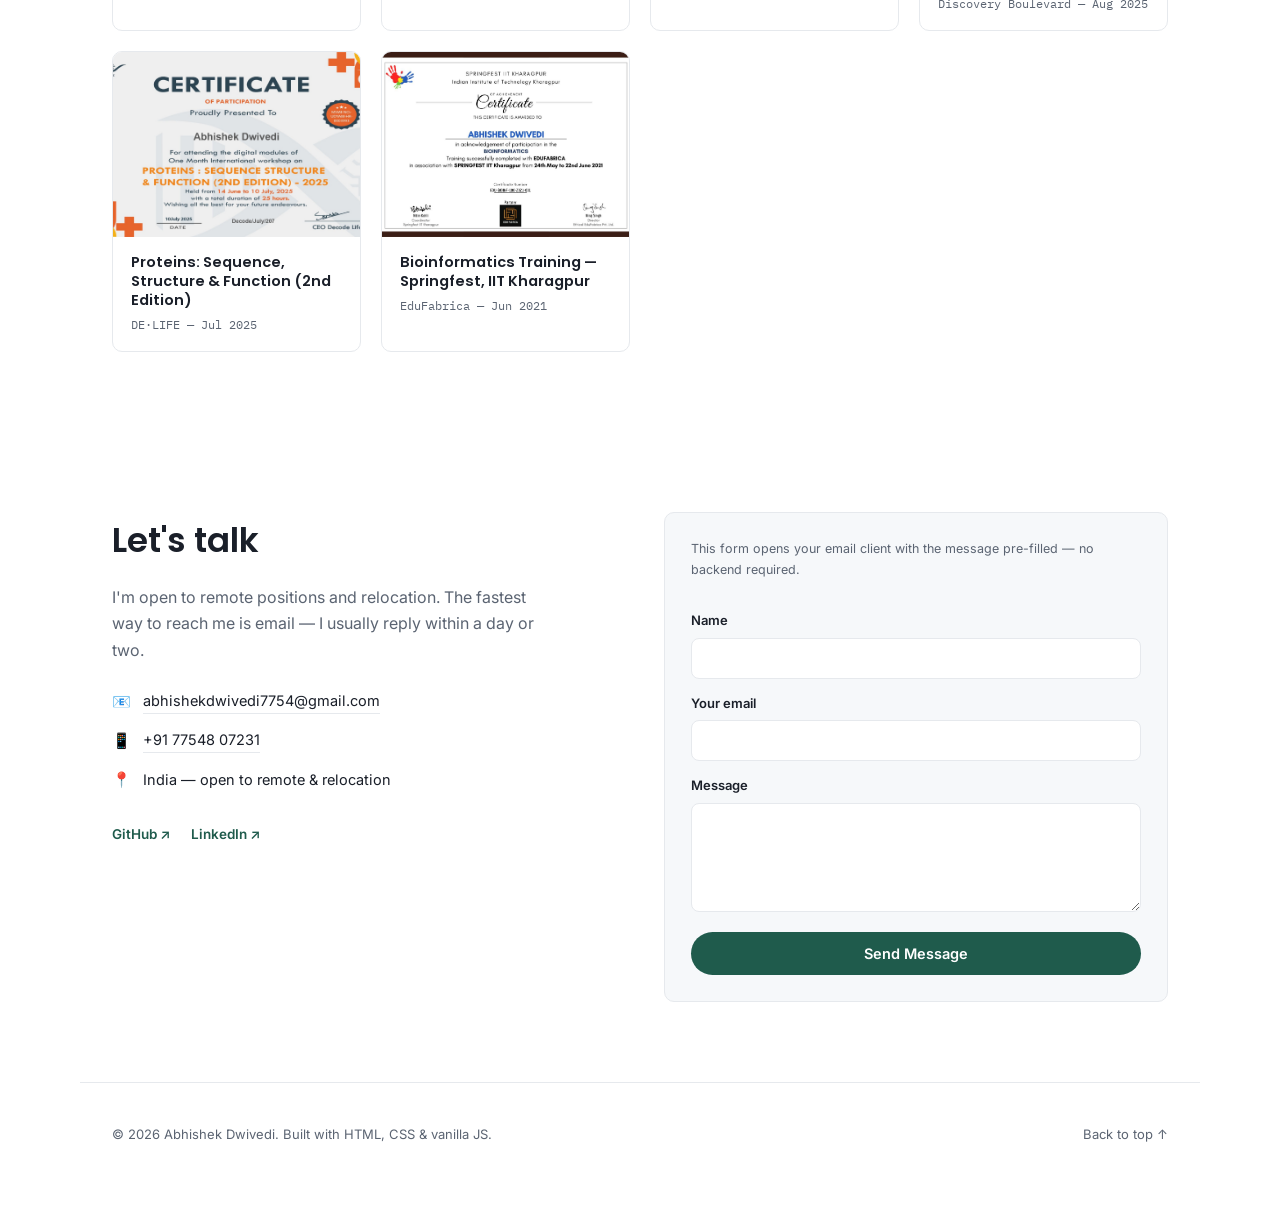
==== commit aafe467d: "Update resume and profile image" ====
--- a/index.html
+++ b/index.html
@@ -38,7 +38,7 @@
     <a class="icon-link" href="https://www.linkedin.com/in/abhivedi7754/" target="_blank" rel="noopener noreferrer" aria-label="LinkedIn">
       <svg viewBox="0 0 24 24" width="20" height="20"><path d="M20.45 20.45h-3.55v-5.57c0-1.33-.02-3.04-1.85-3.04-1.85 0-2.14 1.45-2.14 2.94v5.67H9.36V9h3.41v1.56h.05c.48-.9 1.64-1.85 3.38-1.85 3.6 0 4.27 2.37 4.27 5.46v6.28ZM5.34 7.43a2.06 2.06 0 1 1 0-4.12 2.06 2.06 0 0 1 0 4.12ZM7.12 20.45H3.56V9h3.56v11.45ZM22.22 0H1.77C.8 0 0 .78 0 1.75v20.5C0 23.22.8 24 1.77 24h20.45c.98 0 1.78-.78 1.78-1.75V1.75C24 .78 23.2 0 22.22 0Z"/></svg>
     </a>
-    <a class="resume-btn" href="Abhishek_Dwivedi_CV_ComputationalBiologist.pdf" target="_blank" rel="noopener noreferrer">Résumé</a>
+    <a class="resume-btn" href="Abhishek_Dwivedi_Bioinformatics_Resume.pdf" target="_blank" rel="noopener noreferrer">Résumé</a>
   </div>
 
   <button class="menu-toggle" id="menuToggle" aria-label="Toggle menu" aria-expanded="false">
@@ -85,7 +85,7 @@
     <div class="about-grid">
       <div class="about-text">
         <p class="section-text">
-          I'm a bioinformatics graduate who enjoys turning raw sequencing data into clear, reproducible insight —
+          I'm a bioinformatics graduate who enjoys turning raw sequencing data into clear, reproducible insight
           and I build full-stack web apps on the side.
         </p>
         <p class="section-text">
@@ -102,7 +102,7 @@
         </p>
       </div>
       <figure class="about-photo">
-        <img src="images/profile-full.jpg" alt="Abhishek Dwivedi, full portrait">
+        <img src="images/profile-full.jpeg" alt="Abhishek Dwivedi, full portrait">
       </figure>
     </div>
   </section>
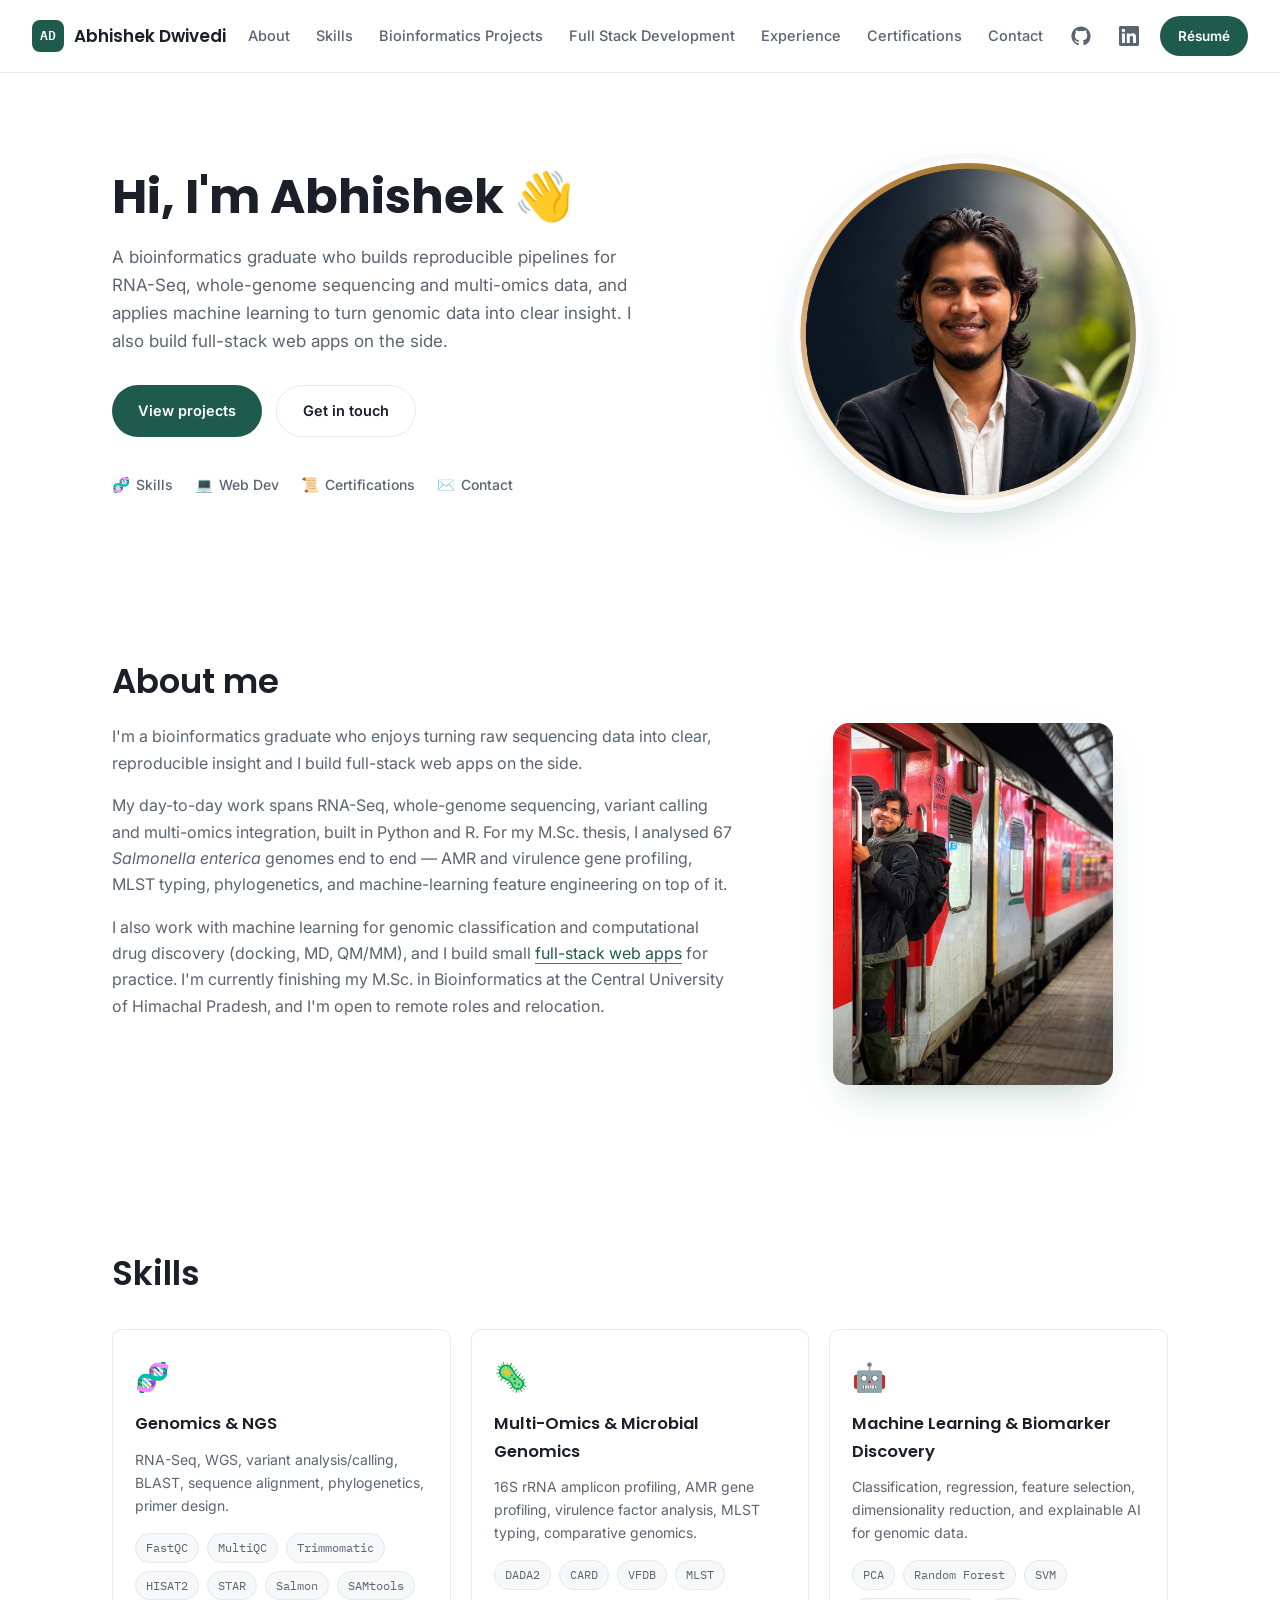
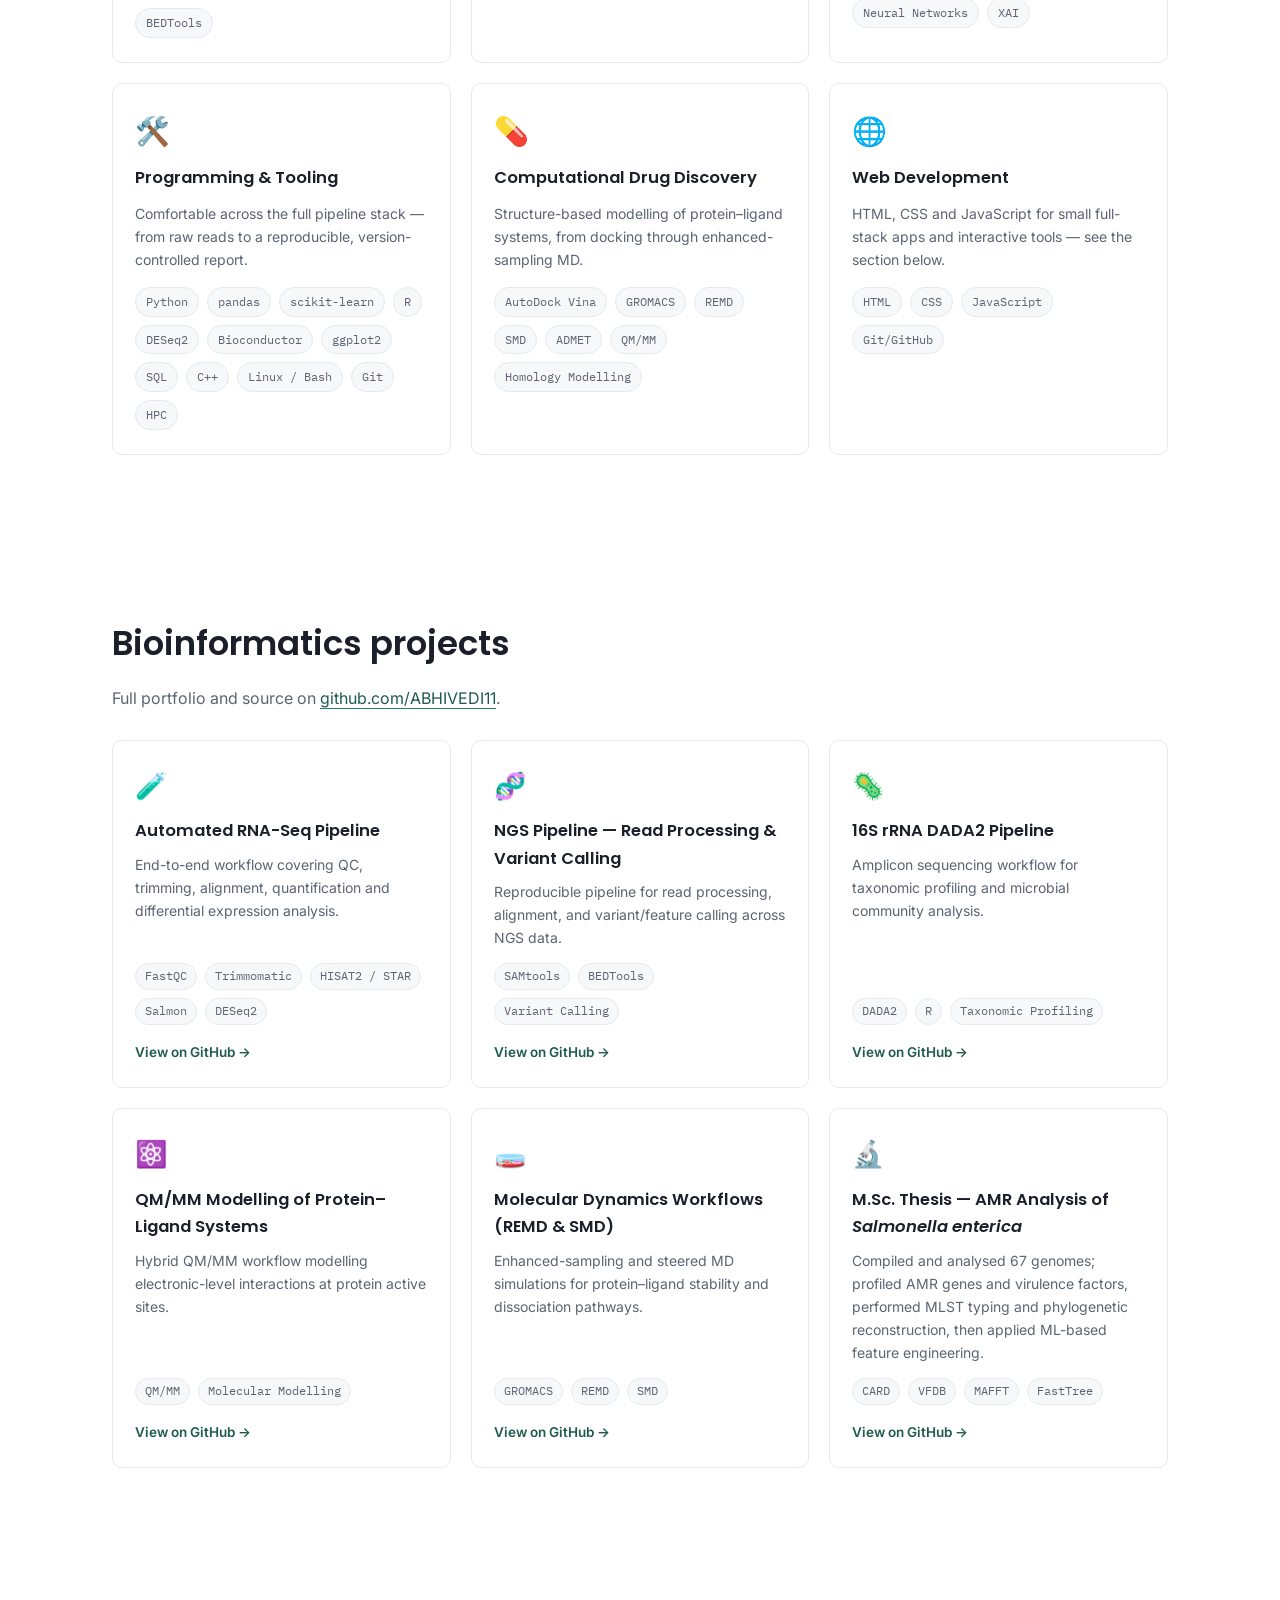
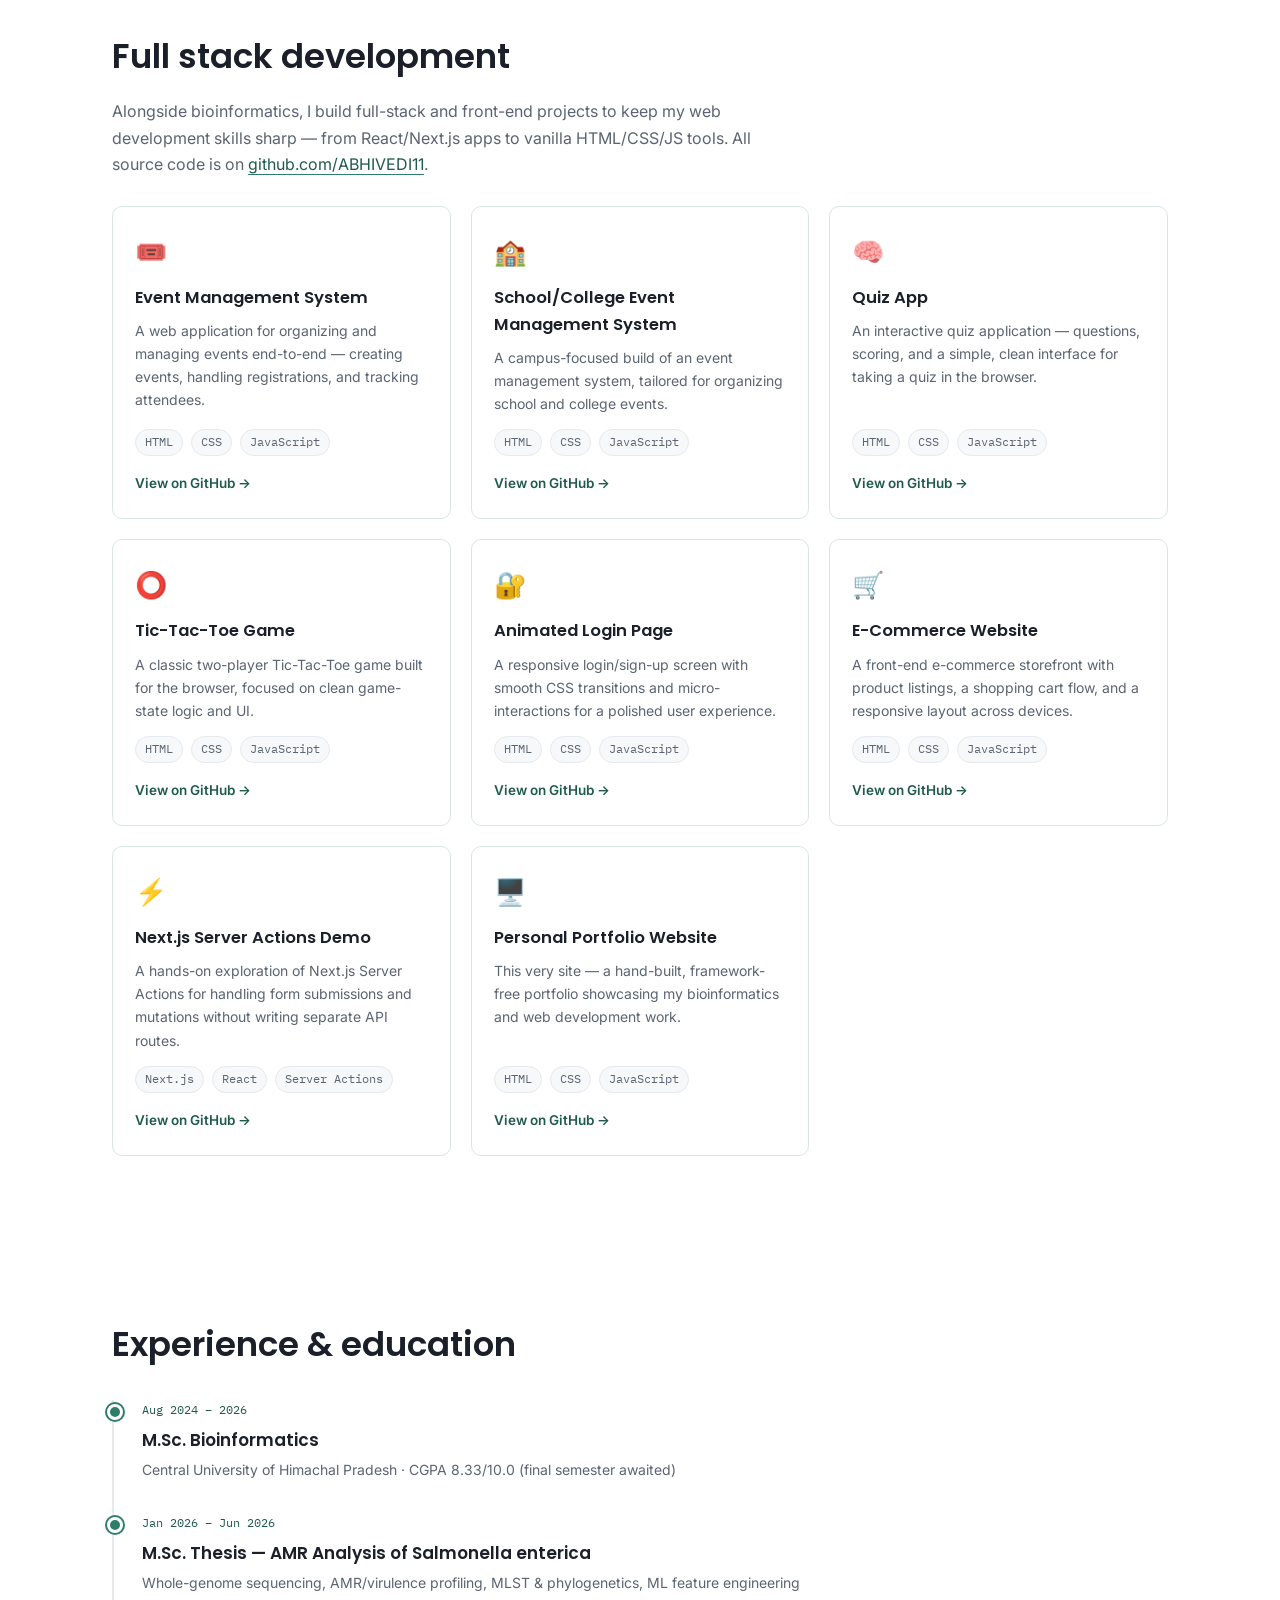
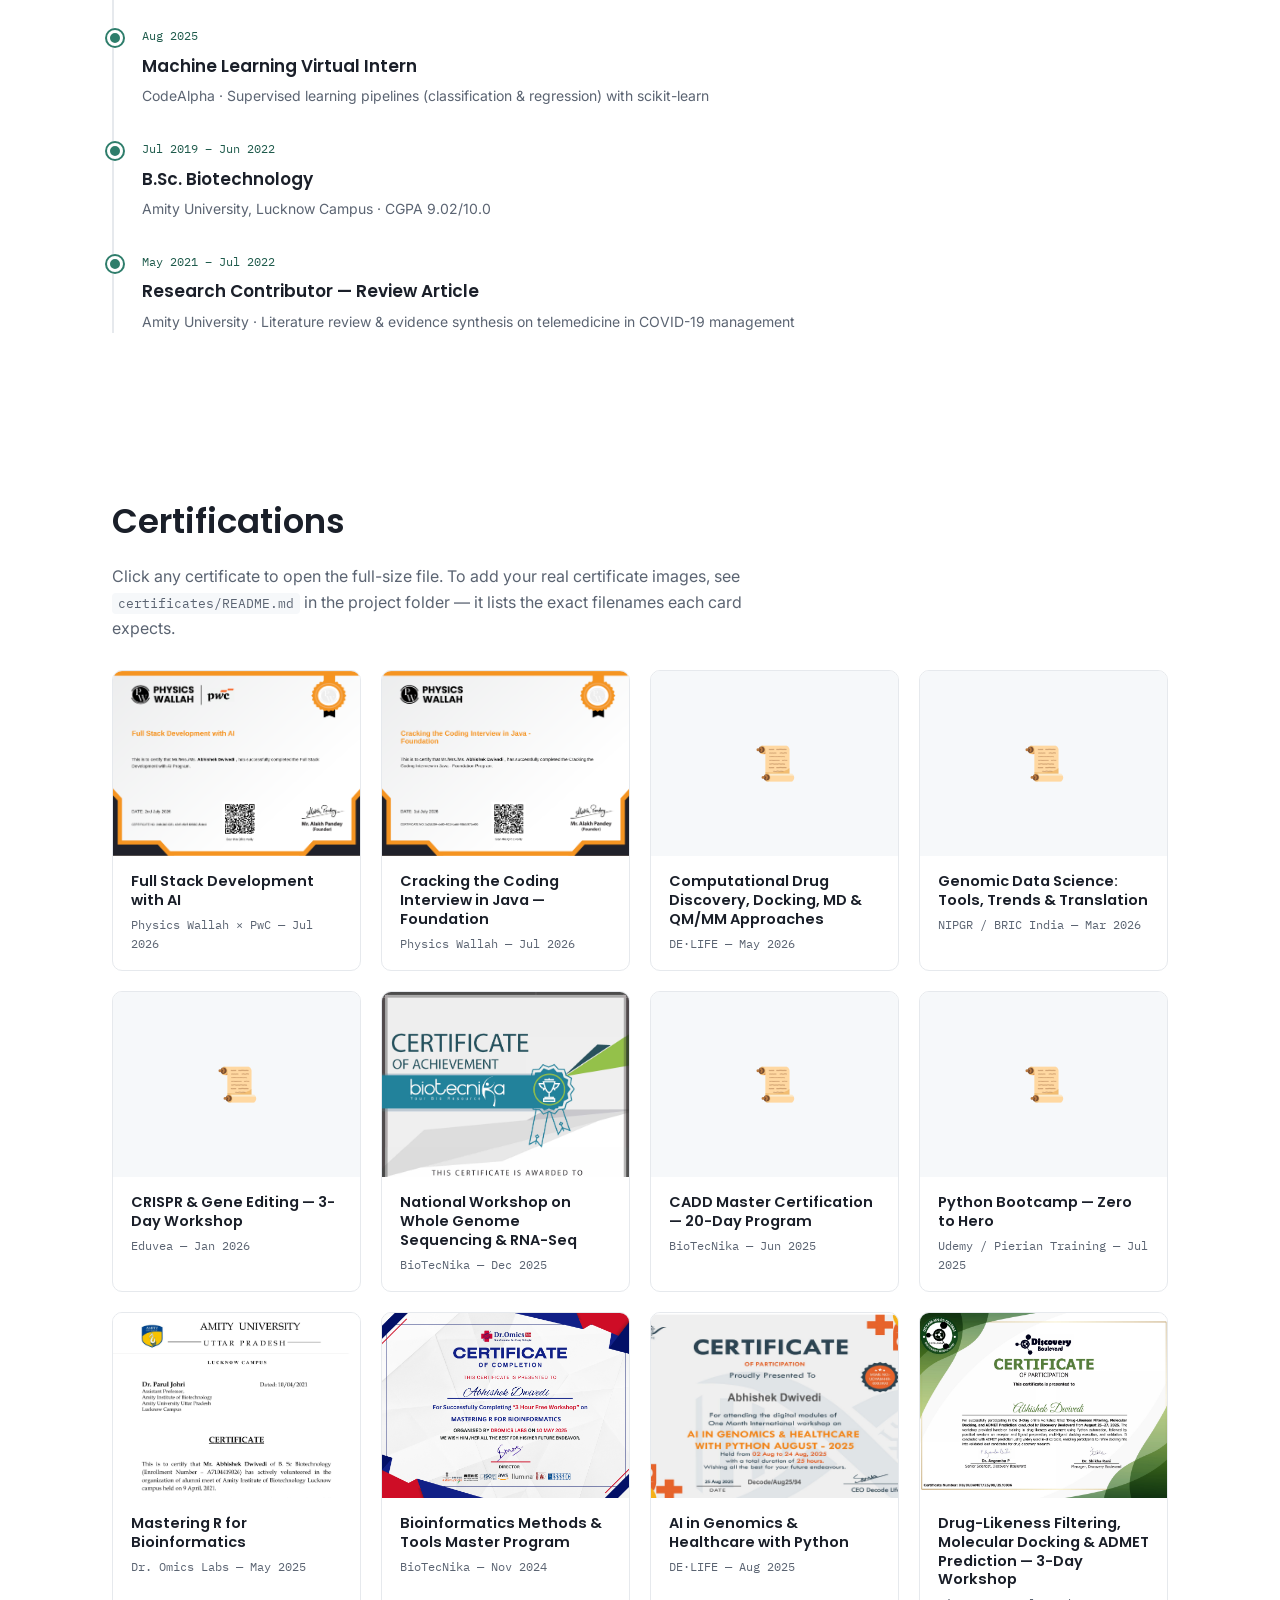
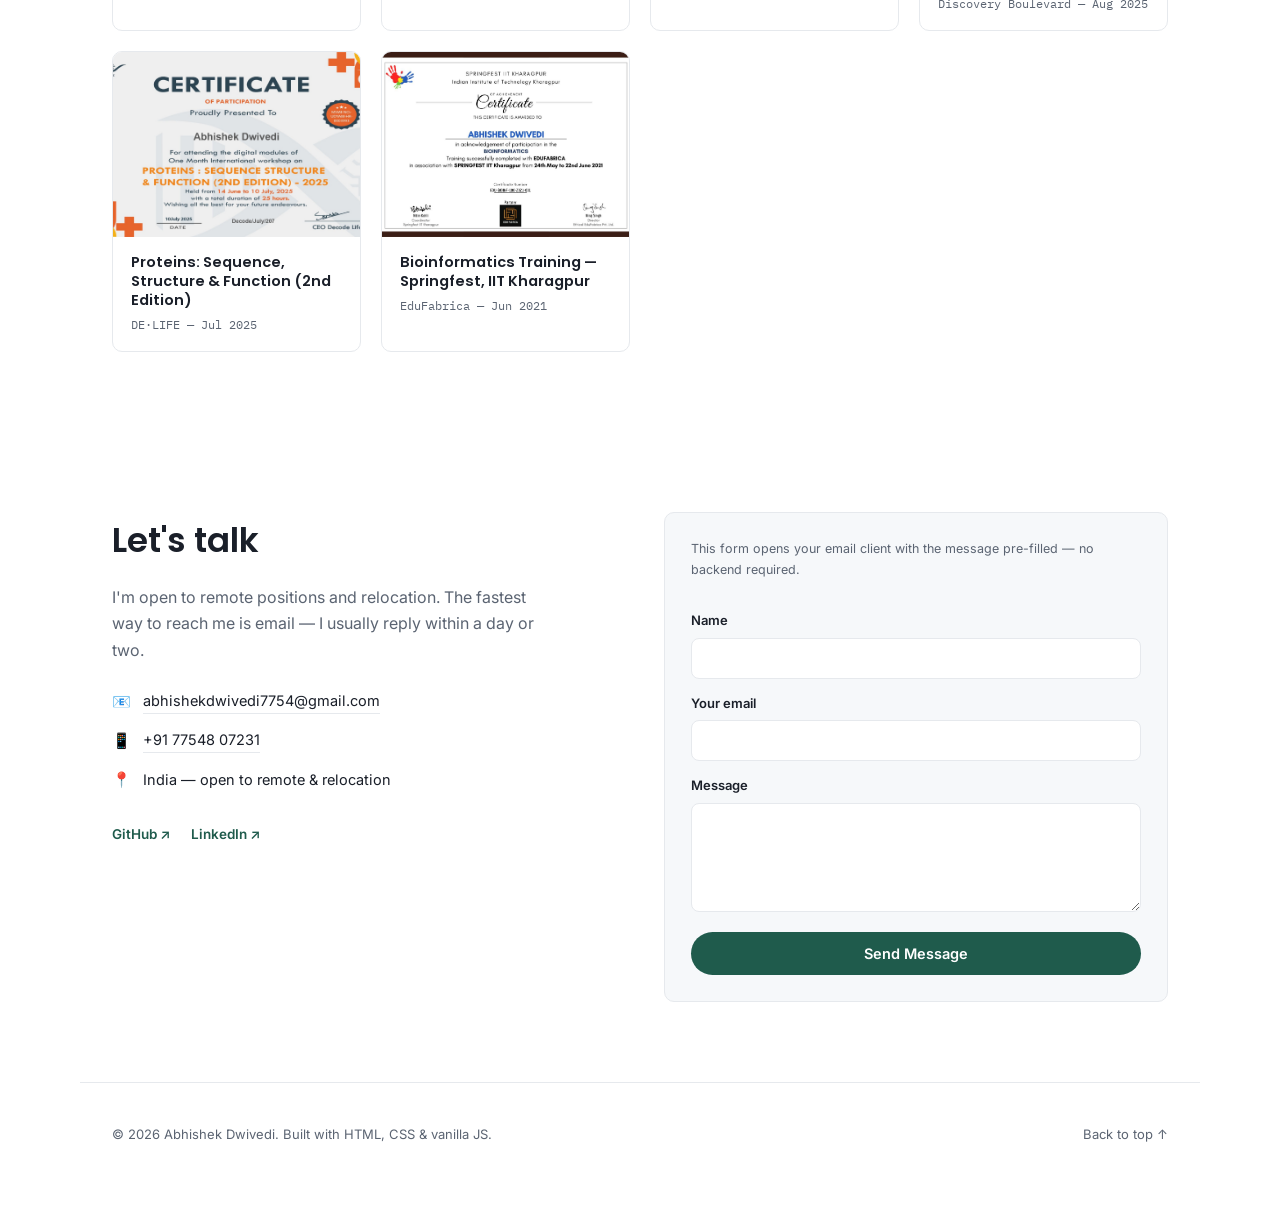
==== commit ea8d55be: "Update portfolio website" ====
--- a/index.html
+++ b/index.html
@@ -73,7 +73,7 @@
       </div>
 
       <div class="hero-figure">
-        <img src="images/profile.jpg" alt="Abhishek Dwivedi" class="hero-photo">
+        <img src="images/profile.PNG" alt="Abhishek Dwivedi" class="hero-photo">
       </div>
     </div>
   </section>
@@ -510,7 +510,7 @@
         </div>
       </a>
 
-      <a class="cert-card" href="certificates/bioinformatics-methods-tools.pdf" target="_blank" rel="noopener noreferrer" data-cert data-preview="certificates/bioinformatics-methods-tools.png">
+      <a class="cert-card" href="certificates/bioinformatics-methods-tools.png" target="_blank" rel="noopener noreferrer" data-cert data-preview="certificates/bioinformatics-methods-tools.png">
         <div class="cert-thumb">
           <img data-cert-img src="certificates/bioinformatics-methods-tools.png" alt="Bioinformatics Methods and Tools certificate">
           <div class="cert-thumb-fallback">📜</div>
